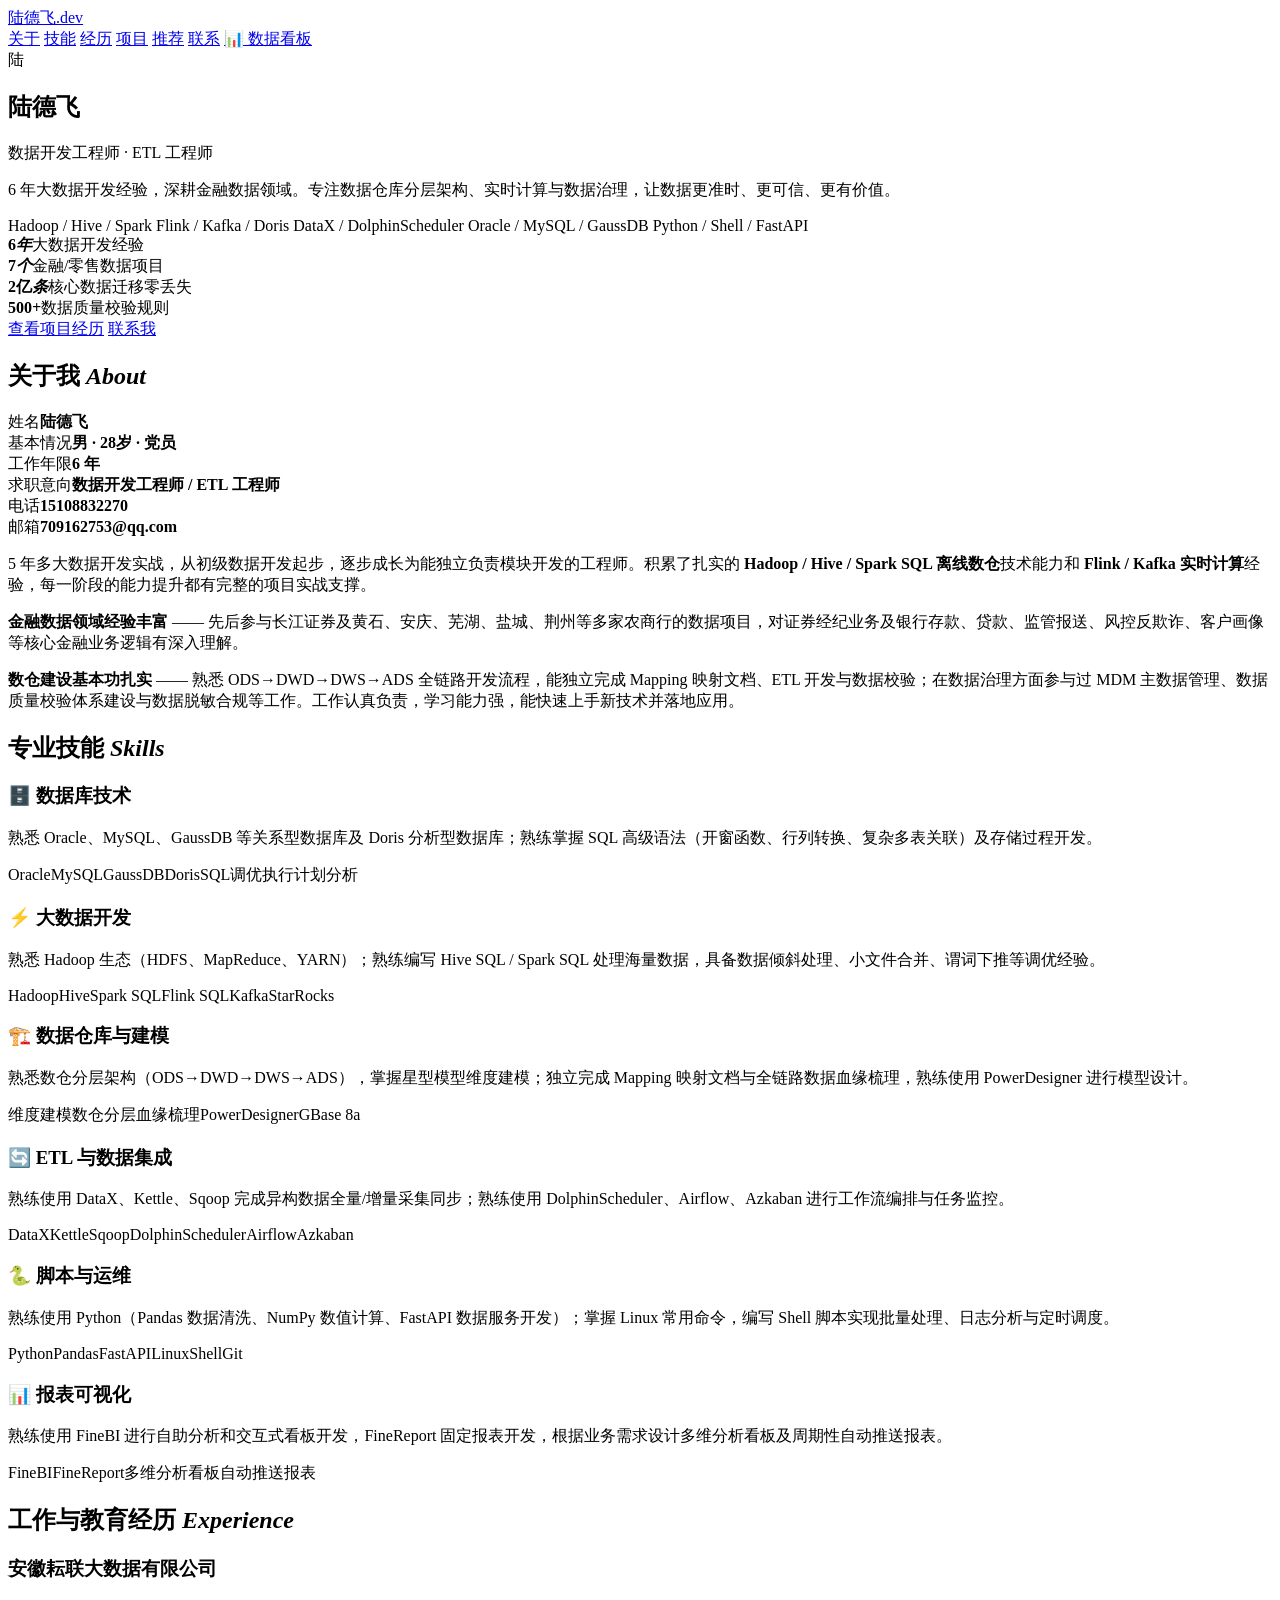
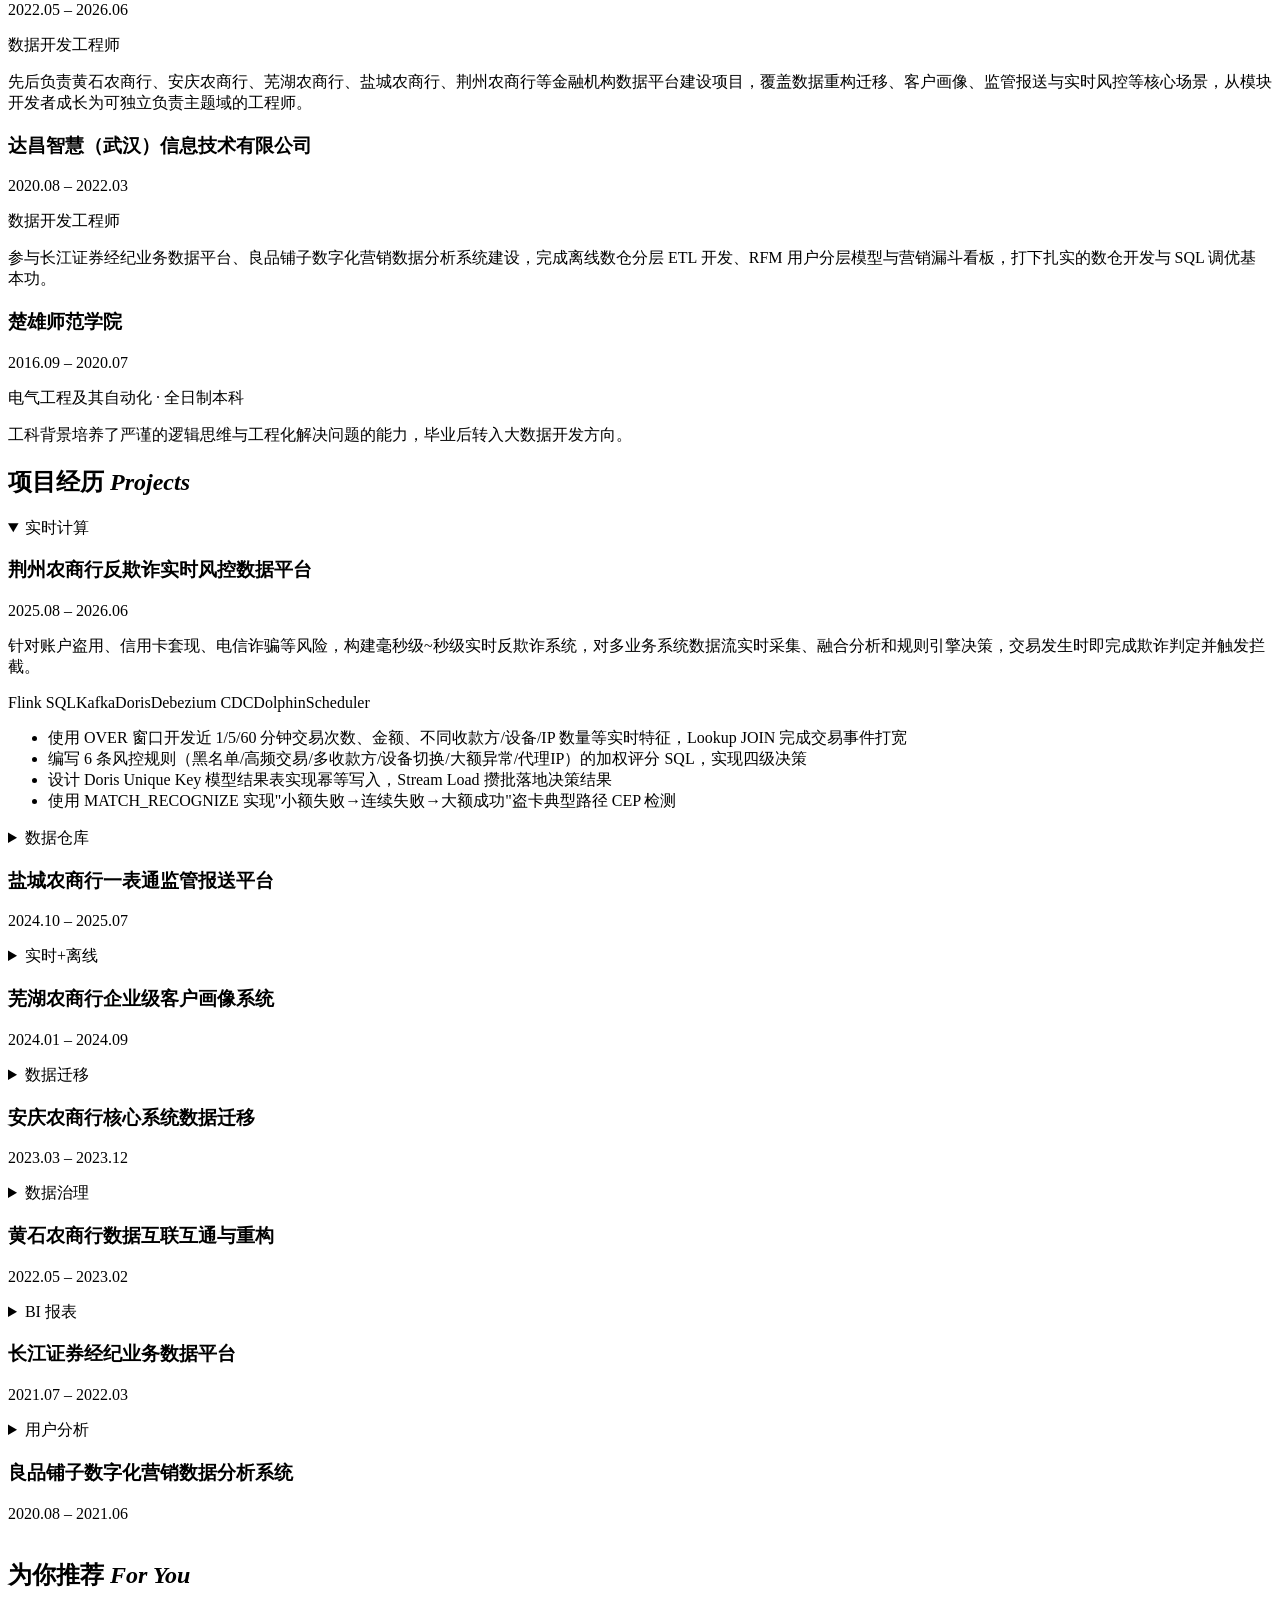
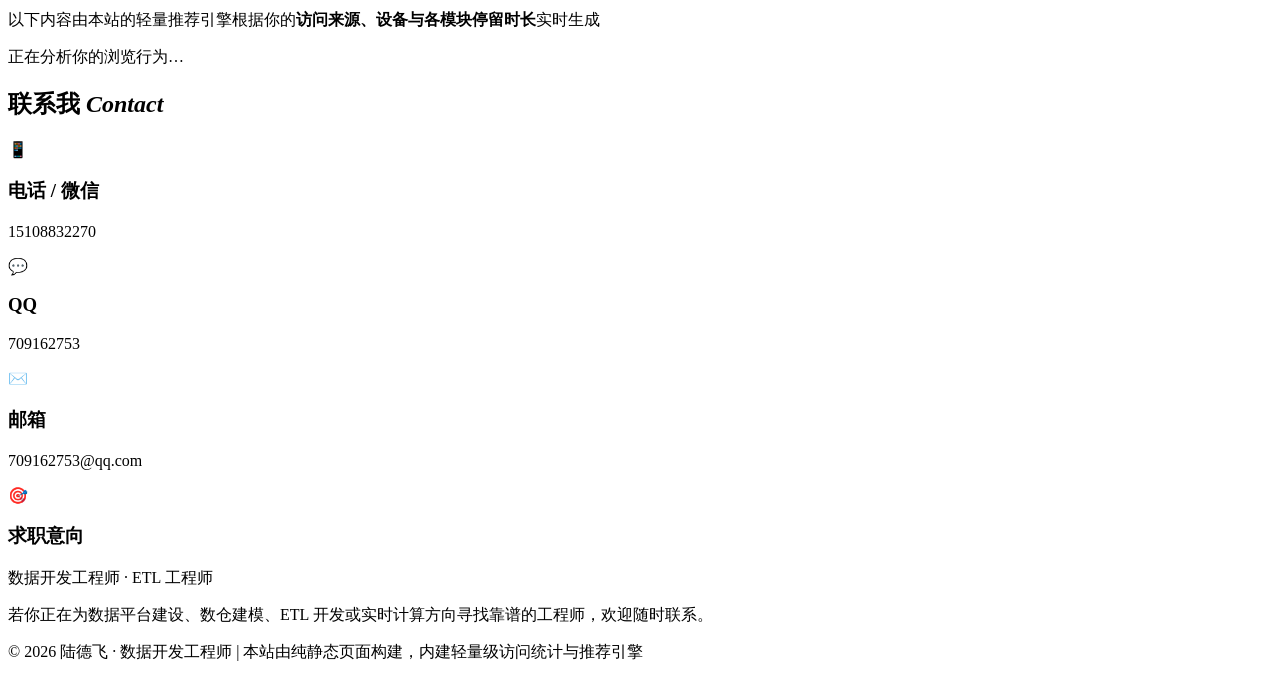
==== index.html @ 2be68d3d "Add files via upload" ====
<!DOCTYPE html>
<html lang="zh-CN">
<head>
<meta charset="UTF-8">
<meta name="viewport" content="width=device-width, initial-scale=1.0">
<title>陆德飞 · 数据开发工程师 | ETL 工程师</title>
<meta name="description" content="陆德飞的个人主页 — 6年大数据开发经验，专注金融领域数据仓库建设、实时计算与ETL开发">
<link rel="stylesheet" href="css/style.css">
</head>
<body>

<nav class="nav">
  <div class="nav-inner">
    <a class="logo" href="#hero">陆德飞<span>.dev</span></a>
    <div class="nav-links" id="navLinks">
      <a href="#about">关于</a>
      <a href="#skills">技能</a>
      <a href="#experience">经历</a>
      <a href="#projects">项目</a>
      <a href="#recommend">推荐</a>
      <a href="#contact">联系</a>
      <a class="dash-link" href="dashboard.html" target="_blank">📊 数据看板</a>
    </div>
  </div>
</nav>

<!-- ============ 首页 Hero ============ -->
<section id="hero" class="section hero" data-module="hero">
  <div class="hero-inner">
    <div class="avatar">陆</div>
    <h1>陆德飞</h1>
    <p class="hero-title">数据开发工程师 · ETL 工程师</p>
    <p class="hero-desc">6 年大数据开发经验，深耕金融数据领域。专注数据仓库分层架构、实时计算与数据治理，让数据更准时、更可信、更有价值。</p>
    <div class="hero-tags">
      <span>Hadoop / Hive / Spark</span>
      <span>Flink / Kafka / Doris</span>
      <span>DataX / DolphinScheduler</span>
      <span>Oracle / MySQL / GaussDB</span>
      <span>Python / Shell / FastAPI</span>
    </div>
    <div class="hero-stats">
      <div class="hstat"><b>6<i>年</i></b><span>大数据开发经验</span></div>
      <div class="hstat"><b>7<i>个</i></b><span>金融/零售数据项目</span></div>
      <div class="hstat"><b>2亿<i>条</i></b><span>核心数据迁移零丢失</span></div>
      <div class="hstat"><b>500<i>+</i></b><span>数据质量校验规则</span></div>
    </div>
    <div class="hero-cta">
      <a class="btn primary" href="#projects">查看项目经历</a>
      <a class="btn ghost" href="#contact">联系我</a>
    </div>
  </div>
</section>

<!-- ============ 关于 ============ -->
<section id="about" class="section" data-module="about">
  <div class="wrap">
    <h2 class="sec-title">关于我 <em>About</em></h2>
    <div class="about-grid">
      <div class="about-card">
        <div class="kv"><span>姓名</span><b>陆德飞</b></div>
        <div class="kv"><span>基本情况</span><b>男 · 28岁 · 党员</b></div>
        <div class="kv"><span>工作年限</span><b>6 年</b></div>
        <div class="kv"><span>求职意向</span><b>数据开发工程师 / ETL 工程师</b></div>
        <div class="kv"><span>电话</span><b>15108832270</b></div>
        <div class="kv"><span>邮箱</span><b>709162753@qq.com</b></div>
      </div>
      <div class="about-text">
        <p>5 年多大数据开发实战，从初级数据开发起步，逐步成长为能独立负责模块开发的工程师。积累了扎实的 <b>Hadoop / Hive / Spark SQL 离线数仓</b>技术能力和 <b>Flink / Kafka 实时计算</b>经验，每一阶段的能力提升都有完整的项目实战支撑。</p>
        <p><b>金融数据领域经验丰富</b> —— 先后参与长江证券及黄石、安庆、芜湖、盐城、荆州等多家农商行的数据项目，对证券经纪业务及银行存款、贷款、监管报送、风控反欺诈、客户画像等核心金融业务逻辑有深入理解。</p>
        <p><b>数仓建设基本功扎实</b> —— 熟悉 ODS→DWD→DWS→ADS 全链路开发流程，能独立完成 Mapping 映射文档、ETL 开发与数据校验；在数据治理方面参与过 MDM 主数据管理、数据质量校验体系建设与数据脱敏合规等工作。工作认真负责，学习能力强，能快速上手新技术并落地应用。</p>
      </div>
    </div>
  </div>
</section>

<!-- ============ 技能 ============ -->
<section id="skills" class="section alt" data-module="skills">
  <div class="wrap">
    <h2 class="sec-title">专业技能 <em>Skills</em></h2>
    <div class="skill-grid">
      <div class="skill-card">
        <h3>🗄️ 数据库技术</h3>
        <p>熟悉 Oracle、MySQL、GaussDB 等关系型数据库及 Doris 分析型数据库；熟练掌握 SQL 高级语法（开窗函数、行列转换、复杂多表关联）及存储过程开发。</p>
        <div class="tags"><span>Oracle</span><span>MySQL</span><span>GaussDB</span><span>Doris</span><span>SQL调优</span><span>执行计划分析</span></div>
      </div>
      <div class="skill-card">
        <h3>⚡ 大数据开发</h3>
        <p>熟悉 Hadoop 生态（HDFS、MapReduce、YARN）；熟练编写 Hive SQL / Spark SQL 处理海量数据，具备数据倾斜处理、小文件合并、谓词下推等调优经验。</p>
        <div class="tags"><span>Hadoop</span><span>Hive</span><span>Spark SQL</span><span>Flink SQL</span><span>Kafka</span><span>StarRocks</span></div>
      </div>
      <div class="skill-card">
        <h3>🏗️ 数据仓库与建模</h3>
        <p>熟悉数仓分层架构（ODS→DWD→DWS→ADS），掌握星型模型维度建模；独立完成 Mapping 映射文档与全链路数据血缘梳理，熟练使用 PowerDesigner 进行模型设计。</p>
        <div class="tags"><span>维度建模</span><span>数仓分层</span><span>血缘梳理</span><span>PowerDesigner</span><span>GBase 8a</span></div>
      </div>
      <div class="skill-card">
        <h3>🔄 ETL 与数据集成</h3>
        <p>熟练使用 DataX、Kettle、Sqoop 完成异构数据全量/增量采集同步；熟练使用 DolphinScheduler、Airflow、Azkaban 进行工作流编排与任务监控。</p>
        <div class="tags"><span>DataX</span><span>Kettle</span><span>Sqoop</span><span>DolphinScheduler</span><span>Airflow</span><span>Azkaban</span></div>
      </div>
      <div class="skill-card">
        <h3>🐍 脚本与运维</h3>
        <p>熟练使用 Python（Pandas 数据清洗、NumPy 数值计算、FastAPI 数据服务开发）；掌握 Linux 常用命令，编写 Shell 脚本实现批量处理、日志分析与定时调度。</p>
        <div class="tags"><span>Python</span><span>Pandas</span><span>FastAPI</span><span>Linux</span><span>Shell</span><span>Git</span></div>
      </div>
      <div class="skill-card">
        <h3>📊 报表可视化</h3>
        <p>熟练使用 FineBI 进行自助分析和交互式看板开发，FineReport 固定报表开发，根据业务需求设计多维分析看板及周期性自动推送报表。</p>
        <div class="tags"><span>FineBI</span><span>FineReport</span><span>多维分析看板</span><span>自动推送报表</span></div>
      </div>
    </div>
  </div>
</section>

<!-- ============ 工作经历 ============ -->
<section id="experience" class="section" data-module="experience">
  <div class="wrap">
    <h2 class="sec-title">工作与教育经历 <em>Experience</em></h2>
    <div class="timeline">
      <div class="tl-item">
        <div class="tl-dot"></div>
        <div class="tl-body">
          <div class="tl-head"><h3>安徽耘联大数据有限公司</h3><span class="tl-date">2022.05 – 2026.06</span></div>
          <p class="tl-role">数据开发工程师</p>
          <p>先后负责黄石农商行、安庆农商行、芜湖农商行、盐城农商行、荆州农商行等金融机构数据平台建设项目，覆盖数据重构迁移、客户画像、监管报送与实时风控等核心场景，从模块开发者成长为可独立负责主题域的工程师。</p>
        </div>
      </div>
      <div class="tl-item">
        <div class="tl-dot"></div>
        <div class="tl-body">
          <div class="tl-head"><h3>达昌智慧（武汉）信息技术有限公司</h3><span class="tl-date">2020.08 – 2022.03</span></div>
          <p class="tl-role">数据开发工程师</p>
          <p>参与长江证券经纪业务数据平台、良品铺子数字化营销数据分析系统建设，完成离线数仓分层 ETL 开发、RFM 用户分层模型与营销漏斗看板，打下扎实的数仓开发与 SQL 调优基本功。</p>
        </div>
      </div>
      <div class="tl-item">
        <div class="tl-dot"></div>
        <div class="tl-body">
          <div class="tl-head"><h3>楚雄师范学院</h3><span class="tl-date">2016.09 – 2020.07</span></div>
          <p class="tl-role">电气工程及其自动化 · 全日制本科</p>
          <p>工科背景培养了严谨的逻辑思维与工程化解决问题的能力，毕业后转入大数据开发方向。</p>
        </div>
      </div>
    </div>
  </div>
</section>

<!-- ============ 项目经历 ============ -->
<section id="projects" class="section alt" data-module="projects">
  <div class="wrap">
    <h2 class="sec-title">项目经历 <em>Projects</em></h2>
    <div class="proj-grid">

      <details class="proj-card" open>
        <summary>
          <span class="proj-tag realtime">实时计算</span>
          <h3>荆州农商行反欺诈实时风控数据平台</h3>
          <p class="proj-date">2025.08 – 2026.06</p>
        </summary>
        <div class="proj-body">
          <p class="proj-desc">针对账户盗用、信用卡套现、电信诈骗等风险，构建毫秒级~秒级实时反欺诈系统，对多业务系统数据流实时采集、融合分析和规则引擎决策，交易发生时即完成欺诈判定并触发拦截。</p>
          <div class="tags"><span>Flink SQL</span><span>Kafka</span><span>Doris</span><span>Debezium CDC</span><span>DolphinScheduler</span></div>
          <ul>
            <li>使用 OVER 窗口开发近 1/5/60 分钟交易次数、金额、不同收款方/设备/IP 数量等实时特征，Lookup JOIN 完成交易事件打宽</li>
            <li>编写 6 条风控规则（黑名单/高频交易/多收款方/设备切换/大额异常/代理IP）的加权评分 SQL，实现四级决策</li>
            <li>设计 Doris Unique Key 模型结果表实现幂等写入，Stream Load 攒批落地决策结果</li>
            <li>使用 MATCH_RECOGNIZE 实现"小额失败→连续失败→大额成功"盗卡典型路径 CEP 检测</li>
          </ul>
        </div>
      </details>

      <details class="proj-card">
        <summary>
          <span class="proj-tag dw">数据仓库</span>
          <h3>盐城农商行一表通监管报送平台</h3>
          <p class="proj-date">2024.10 – 2025.07</p>
        </summary>
        <div class="proj-body">
          <p class="proj-desc">整合 1104、EAST、客户风险 3 套监管体系，覆盖 10 大主题域、90 张数据表、2224 个标准字段，建设报送区+可信区双区架构，实现 T+1 高频报送与穿透式监管。</p>
          <div class="tags"><span>Hive</span><span>DataX</span><span>DolphinScheduler</span><span>数据校验</span><span>血缘</span></div>
          <ul>
            <li>负责协议主题域数据建模，编写 Mapping 映射文档（20+ 张表、300+ 字段），明确取数来源与转换逻辑</li>
            <li>完成 ODS→DWD→ADS 分层 ETL 开发，海豚调度每日 T+1 自动化执行</li>
            <li>开发规范性/完整性/准确性校验规则 500+ 条，主题域数据合格率从 74% 提升至 <b>99%</b></li>
            <li>编写四级穿透数据血缘文档，问题排查时间从 1 天缩短至 3 小时</li>
          </ul>
        </div>
      </details>

      <details class="proj-card">
        <summary>
          <span class="proj-tag realtime">实时+离线</span>
          <h3>芜湖农商行企业级客户画像系统</h3>
          <p class="proj-date">2024.01 – 2024.09</p>
        </summary>
        <div class="proj-body">
          <p class="proj-desc">打通 10+ 数据源构建统一 360° 客户视图：离线层（Hive）批量计算 T+1 统计标签，实时层（Kafka+Flink+Doris）计算秒级行为特征，标签写入 StarRocks 通过 FastAPI 接口供营销系统调用。</p>
          <div class="tags"><span>Flink</span><span>Kafka</span><span>StarRocks</span><span>PySpark</span><span>FastAPI</span><span>FineBI</span></div>
          <ul>
            <li>设计 10 大主题、52 个二级维度、500+ 标签体系，零售客户 100% 覆盖</li>
            <li>开发 30+ 张标签结果表 ETL，按日/周/月维度批量计算消费分层、活跃度等统计标签</li>
            <li>参与"大额转账完成"实时标签开发，标签时效从 T+1 提升至秒级</li>
            <li>平台上线后标签应用率达 92%，业务自助圈选用数时间从 2 周缩短至 1 小时</li>
          </ul>
        </div>
      </details>

      <details class="proj-card">
        <summary>
          <span class="proj-tag migration">数据迁移</span>
          <h3>安庆农商行核心系统数据迁移</h3>
          <p class="proj-date">2023.03 – 2023.12</p>
        </summary>
        <div class="proj-body">
          <p class="proj-desc">信创国产化改造：核心系统从 Oracle 迁移至 GaussDB 分布式数据库，涉及 6 个子系统、80+ 张核心表、全量数据约 2 亿条，要求零丢失、停机窗口不超过 4 小时。</p>
          <div class="tags"><span>Oracle</span><span>GaussDB</span><span>UGO / DRS</span><span>Shell</span><span>自动化校验</span></div>
          <ul>
            <li>独立完成存款、贷款两个子系统（30+ 张表）全量迁移、增量同步与数据校验，<b>2 亿条数据迁移零丢失</b></li>
            <li>编写自动化校验脚本，四维度（行数/主键/金额汇总/字段MD5）对比，数据一致率 99.99%</li>
            <li>整理 Oracle→GaussDB 兼容性问题处理文档，供团队后续项目复用</li>
          </ul>
        </div>
      </details>

      <details class="proj-card">
        <summary>
          <span class="proj-tag gov">数据治理</span>
          <h3>黄石农商行数据互联互通与重构</h3>
          <p class="proj-date">2022.05 – 2023.02</p>
        </summary>
        <div class="proj-body">
          <p class="proj-desc">全行级数据重构：MDM 主数据管理建立统一客户视图，数据清洗标准化提升数据质量，湖仓一体架构（HDFS 数据湖 + GBase 8a MPP 数仓）升级处理性能。</p>
          <div class="tags"><span>HDFS</span><span>Hive</span><span>GBase 8a</span><span>Kettle</span><span>MDM</span></div>
          <ul>
            <li>参与数据资产盘点，梳理 10+ 业务系统表结构，发现 327 个重复字段、18 类格式混乱问题</li>
            <li>独立负责客户主题域清洗：Kettle 处理 20+ 张源表约 2000 万条客户记录</li>
            <li>参与统一客户 UUID 建设，多系统客户去重率 15%，数据准确率从 72% 提升至 <b>98%</b></li>
            <li>参与敏感字段动态脱敏与操作审计日志建设，满足《个人信息保护法》合规要求</li>
          </ul>
        </div>
      </details>

      <details class="proj-card">
        <summary>
          <span class="proj-tag bi">BI 报表</span>
          <h3>长江证券经纪业务数据平台</h3>
          <p class="proj-date">2021.07 – 2022.03</p>
        </summary>
        <div class="proj-body">
          <p class="proj-desc">整合柜台交易、客户管理、理财产品等多源数据，构建客户资产、交易行为、理财销售等主题集市，FineReport 标准化经营日报替代人工统计。</p>
          <div class="tags"><span>Oracle</span><span>Hive</span><span>DataX</span><span>Azkaban</span><span>FineReport</span></div>
          <ul>
            <li>独立完成 12 张汇总表和 5 张宽表的分层 ETL 开发</li>
            <li>开发营业部经营日报与客户分析看板，Azkaban 定时调度每日自动推送</li>
            <li>编写 Shell 脚本实现数据归档、日志清理等运维自动化</li>
          </ul>
        </div>
      </details>

      <details class="proj-card">
        <summary>
          <span class="proj-tag bi">用户分析</span>
          <h3>良品铺子数字化营销数据分析系统</h3>
          <p class="proj-date">2020.08 – 2021.06</p>
        </summary>
        <div class="proj-body">
          <p class="proj-desc">打通订单、用户行为、广告投放、商品、会员、物流 6 个数据源，构建 Hive 离线数仓，通过 RFM 用户分层模型实现客户价值分析，全链路营销漏斗追踪投放效果。</p>
          <div class="tags"><span>Hive</span><span>DataX</span><span>MySQL</span><span>FineBI</span><span>RFM 模型</span></div>
          <ul>
            <li>完成 15 张 Hive 表三层 ETL 开发与 30+ 个 DataX 采集任务，Azkaban 每日自动化执行</li>
            <li>实现 RFM 用户分层模型，用户划分为 8 个群体，复购率提升 18%</li>
            <li>SQL 优化（分区裁剪、MapJoin、EXISTS 替代 IN 等），核心作业执行时间从 4h 降至 1.5h（降低 62.5%）</li>
          </ul>
        </div>
      </details>

    </div>
  </div>
</section>

<!-- ============ 推荐 ============ -->
<section id="recommend" class="section" data-module="recommend">
  <div class="wrap">
    <h2 class="sec-title">为你推荐 <em>For You</em></h2>
    <p class="sec-sub">以下内容由本站的轻量推荐引擎根据你的<b>访问来源、设备与各模块停留时长</b>实时生成</p>
    <div class="rec-grid" id="recGrid">
      <div class="rec-card rec-loading">正在分析你的浏览行为…</div>
    </div>
    <div class="rec-note" id="recNote"></div>
  </div>
</section>

<!-- ============ 联系 ============ -->
<section id="contact" class="section alt" data-module="contact">
  <div class="wrap">
    <h2 class="sec-title">联系我 <em>Contact</em></h2>
    <div class="contact-grid">
      <div class="contact-card"><div class="c-icon">📱</div><h3>电话 / 微信</h3><p>15108832270</p></div>
      <div class="contact-card"><div class="c-icon">💬</div><h3>QQ</h3><p>709162753</p></div>
      <div class="contact-card"><div class="c-icon">✉️</div><h3>邮箱</h3><p>709162753@qq.com</p></div>
      <div class="contact-card"><div class="c-icon">🎯</div><h3>求职意向</h3><p>数据开发工程师 · ETL 工程师</p></div>
    </div>
    <p class="contact-tip">若你正在为数据平台建设、数仓建模、ETL 开发或实时计算方向寻找靠谱的工程师，欢迎随时联系。</p>
  </div>
</section>

<footer class="footer">
  <p>© 2026 陆德飞 · 数据开发工程师 | 本站由纯静态页面构建，内建轻量级访问统计与推荐引擎</p>
</footer>

<script src="js/tracker.js"></script>
<script src="js/recommend.js"></script>
</body>
</html>
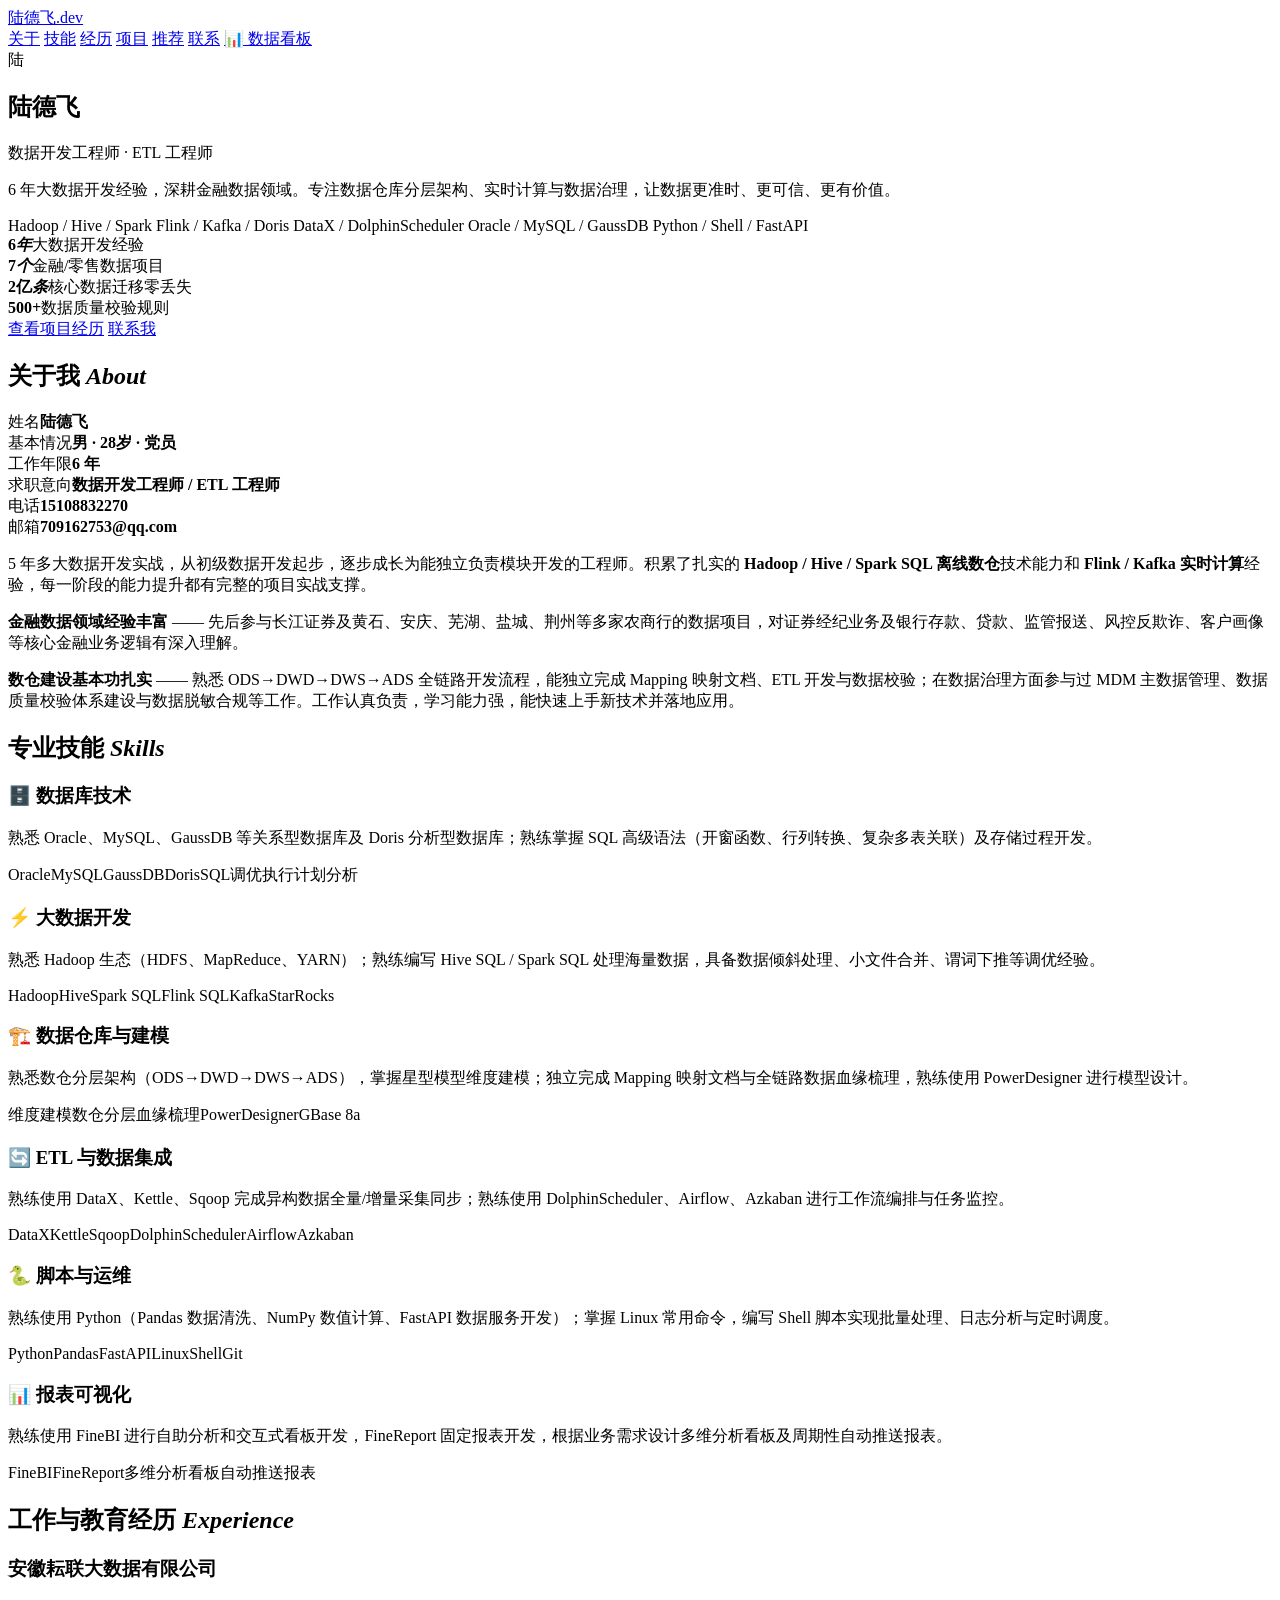
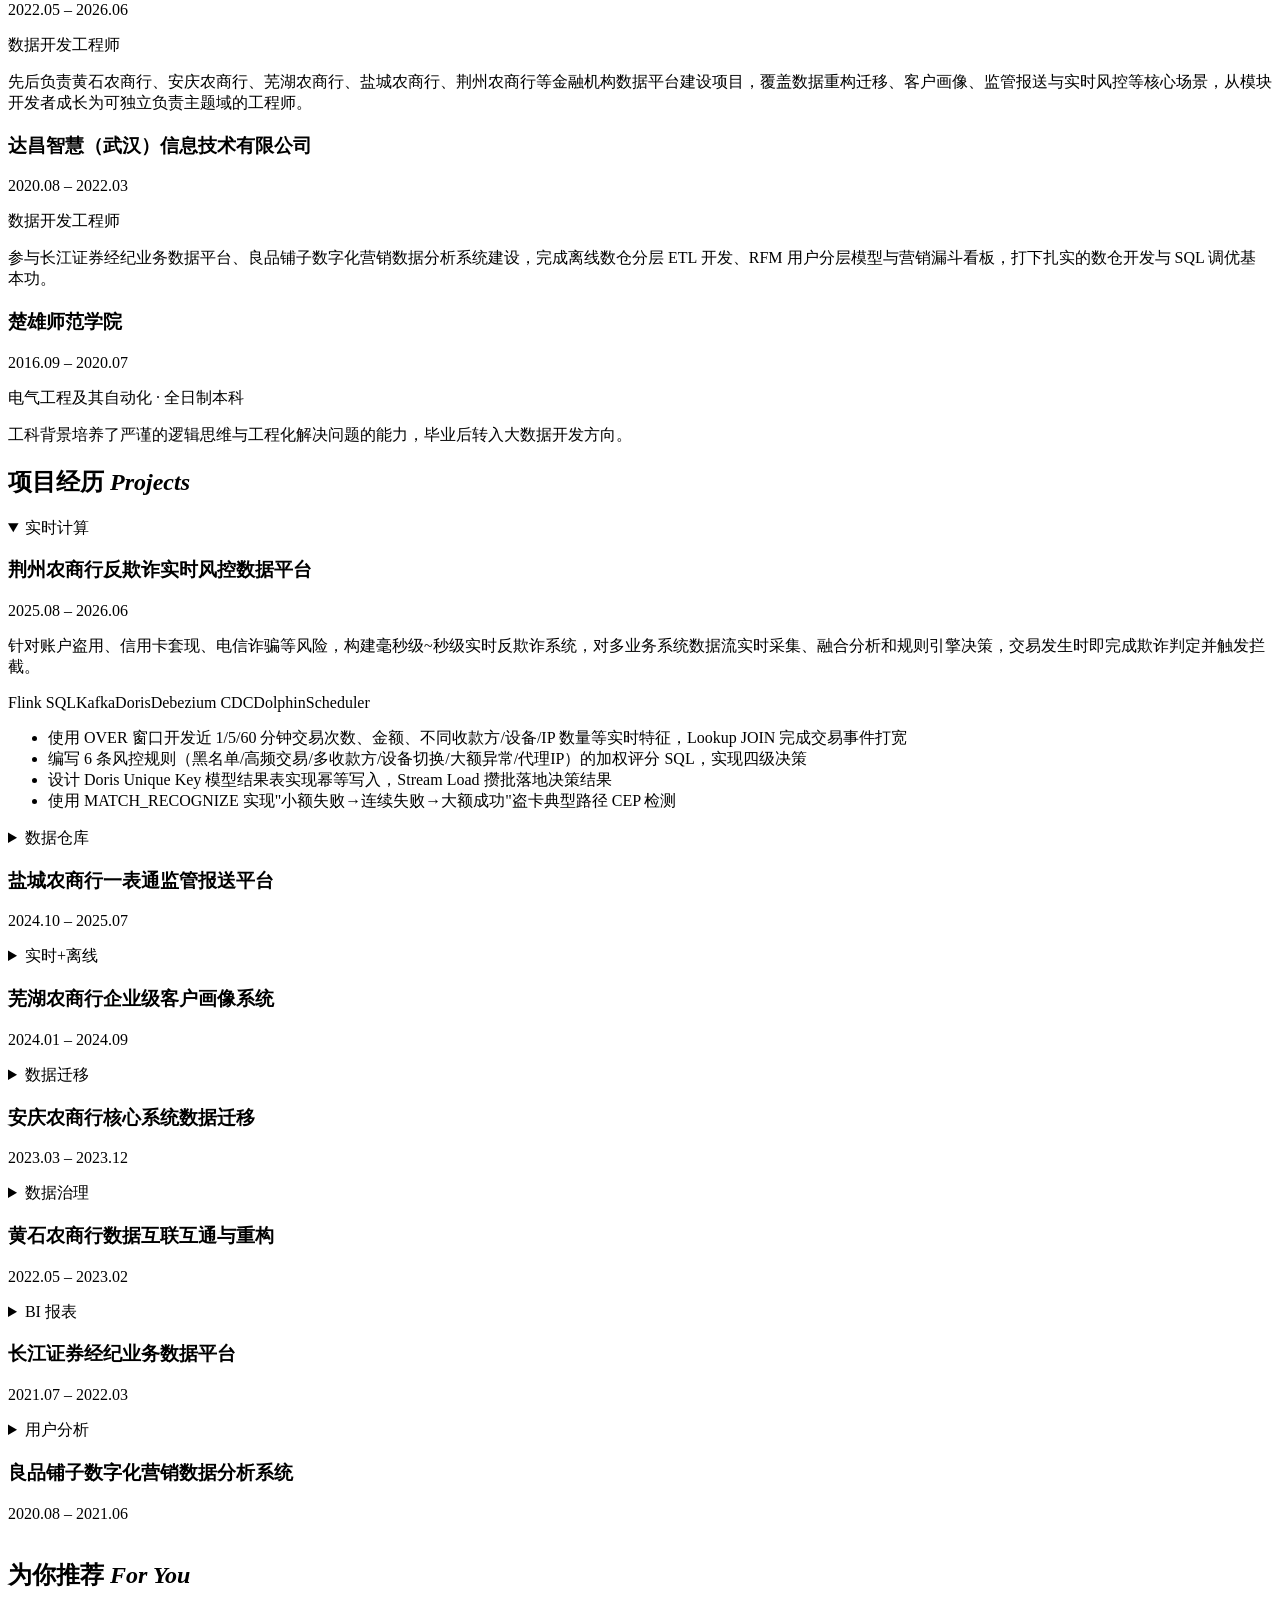
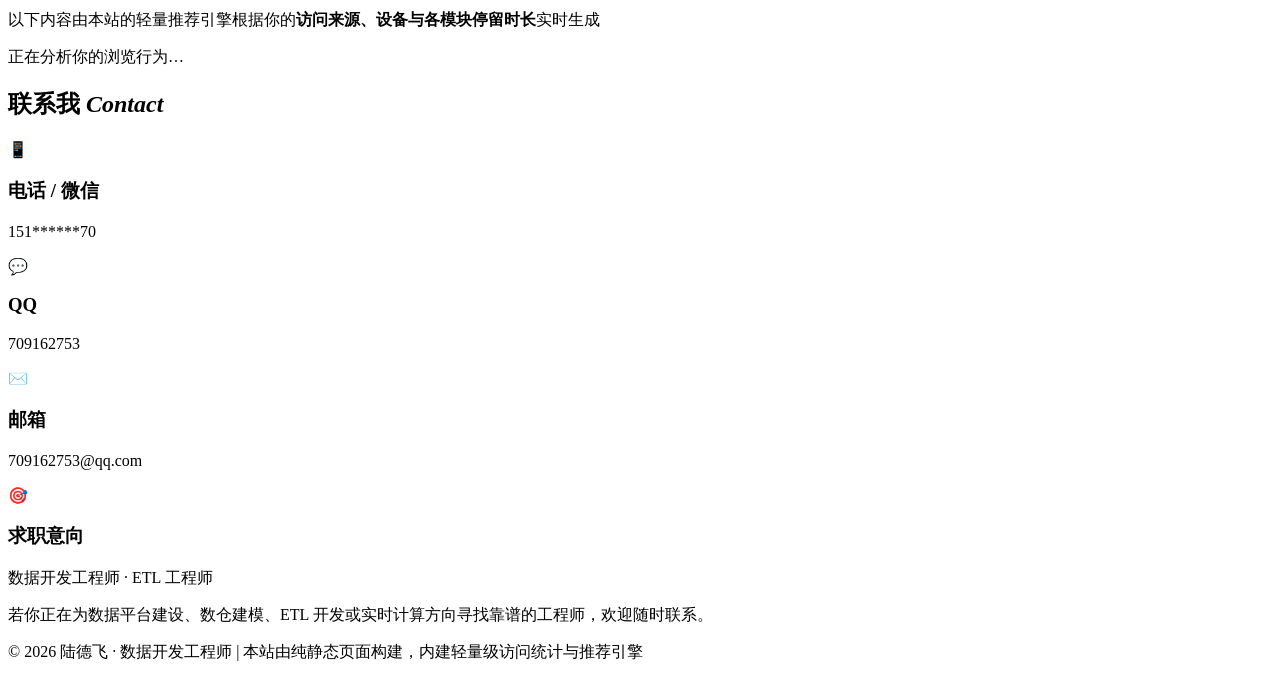
==== commit de91aec0: "Mask part of phone number in contact section Obscured part of the phone number for privacy." ====
--- a/index.html
+++ b/index.html
@@ -295,7 +295,7 @@
   <div class="wrap">
     <h2 class="sec-title">联系我 <em>Contact</em></h2>
     <div class="contact-grid">
-      <div class="contact-card"><div class="c-icon">📱</div><h3>电话 / 微信</h3><p>15108832270</p></div>
+      <div class="contact-card"><div class="c-icon">📱</div><h3>电话 / 微信</h3><p>151******70</p></div>
       <div class="contact-card"><div class="c-icon">💬</div><h3>QQ</h3><p>709162753</p></div>
       <div class="contact-card"><div class="c-icon">✉️</div><h3>邮箱</h3><p>709162753@qq.com</p></div>
       <div class="contact-card"><div class="c-icon">🎯</div><h3>求职意向</h3><p>数据开发工程师 · ETL 工程师</p></div>
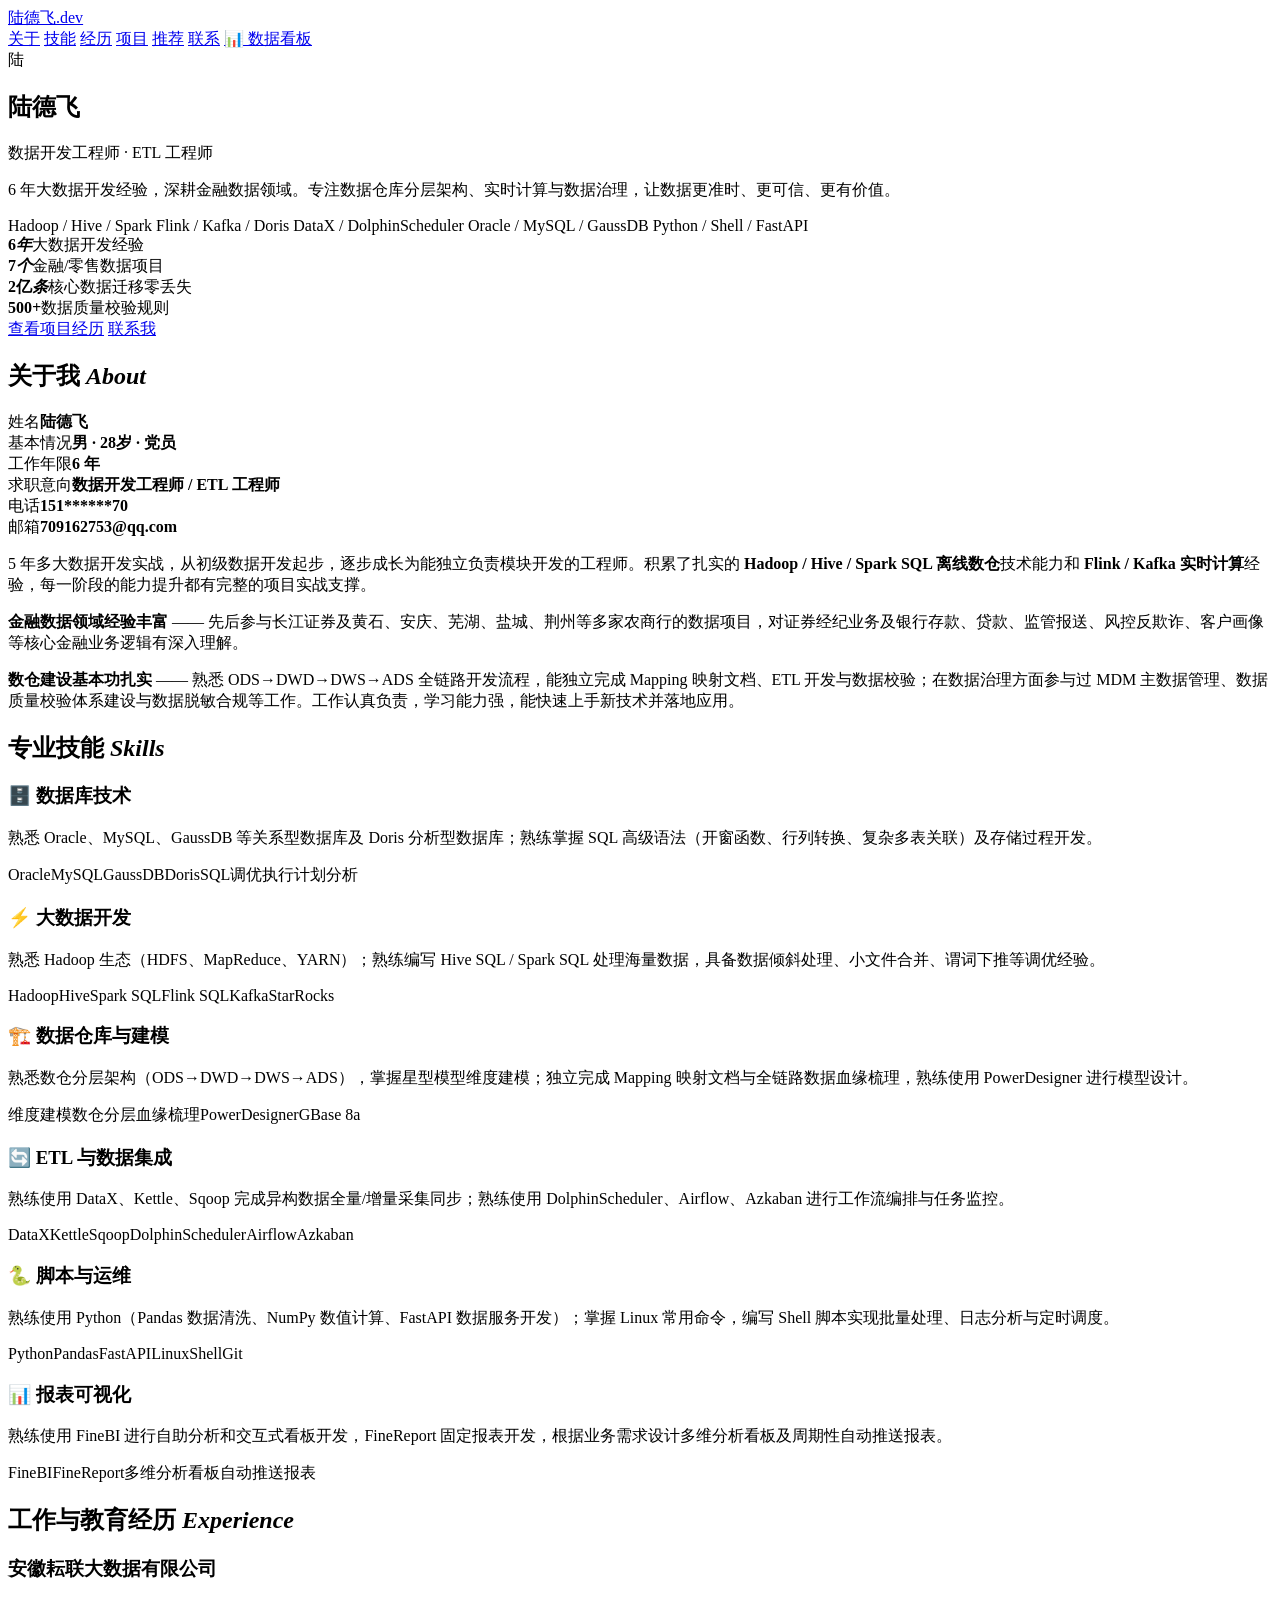
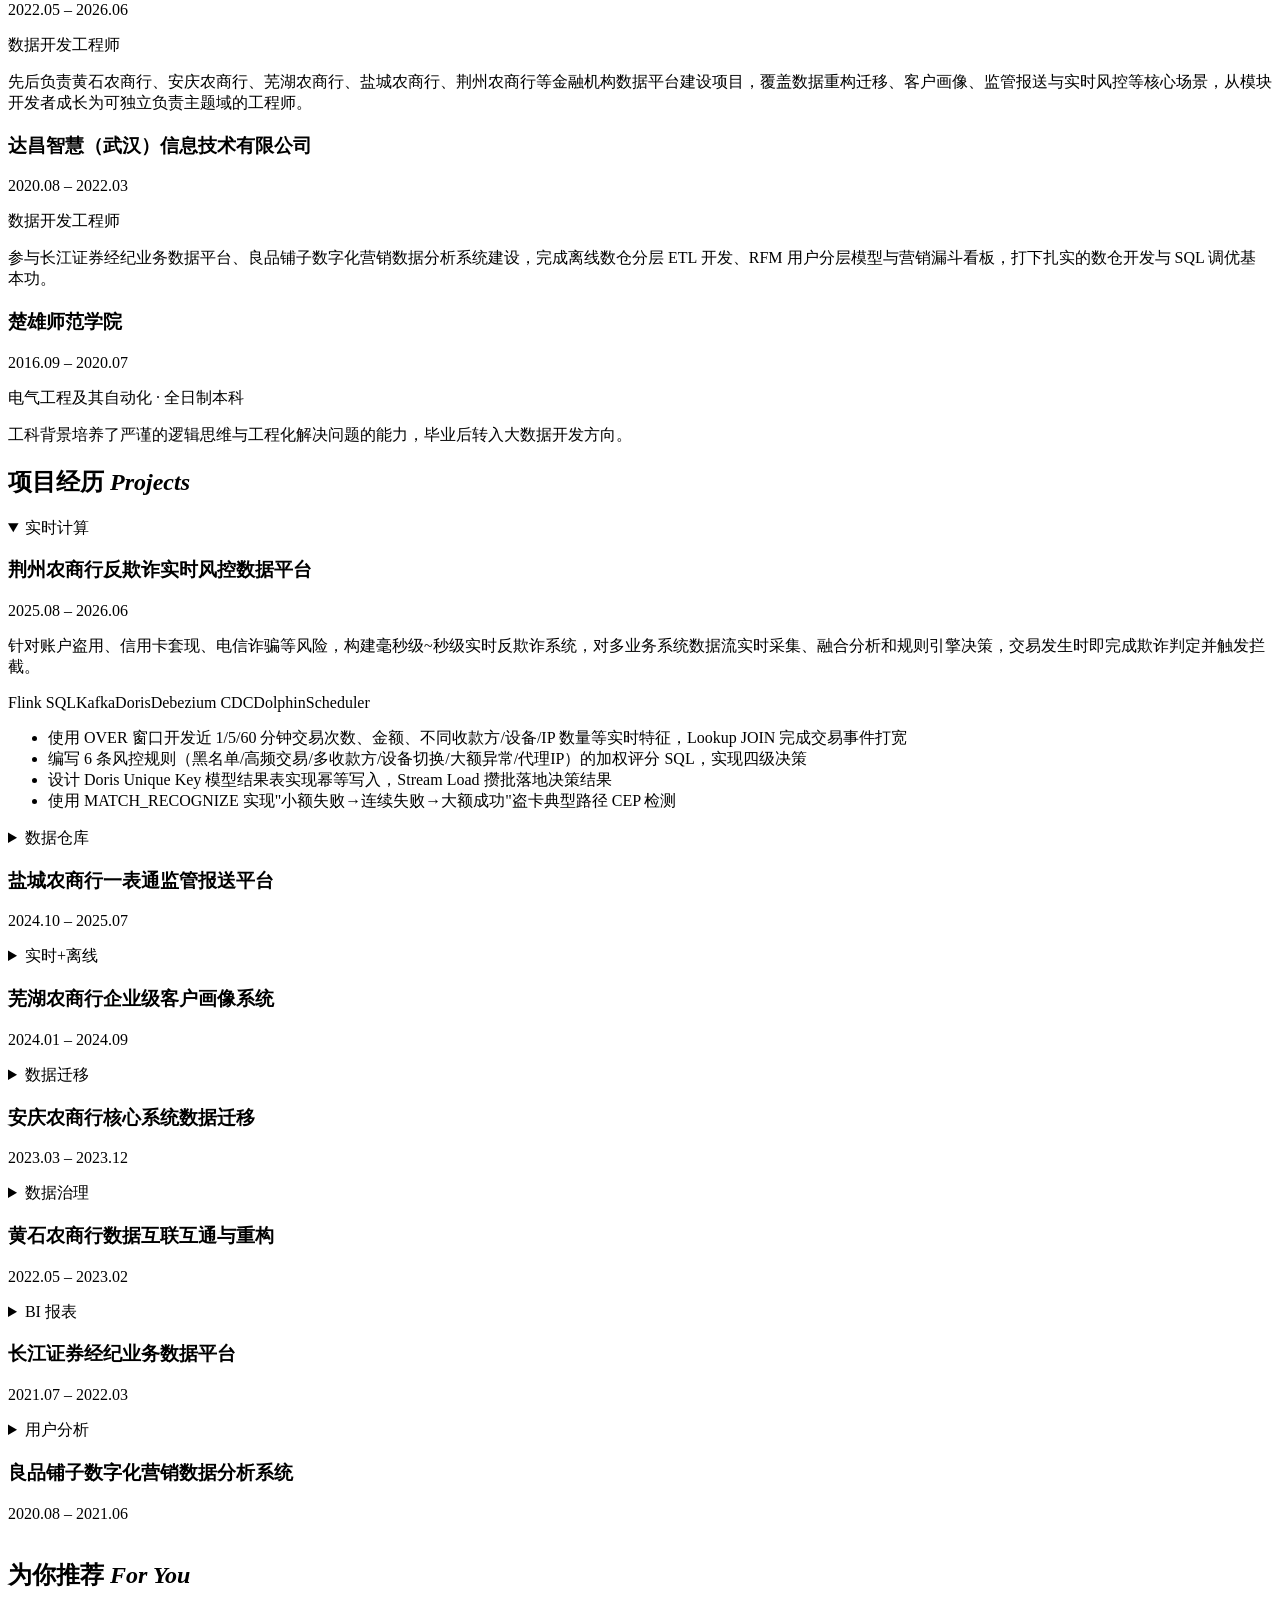
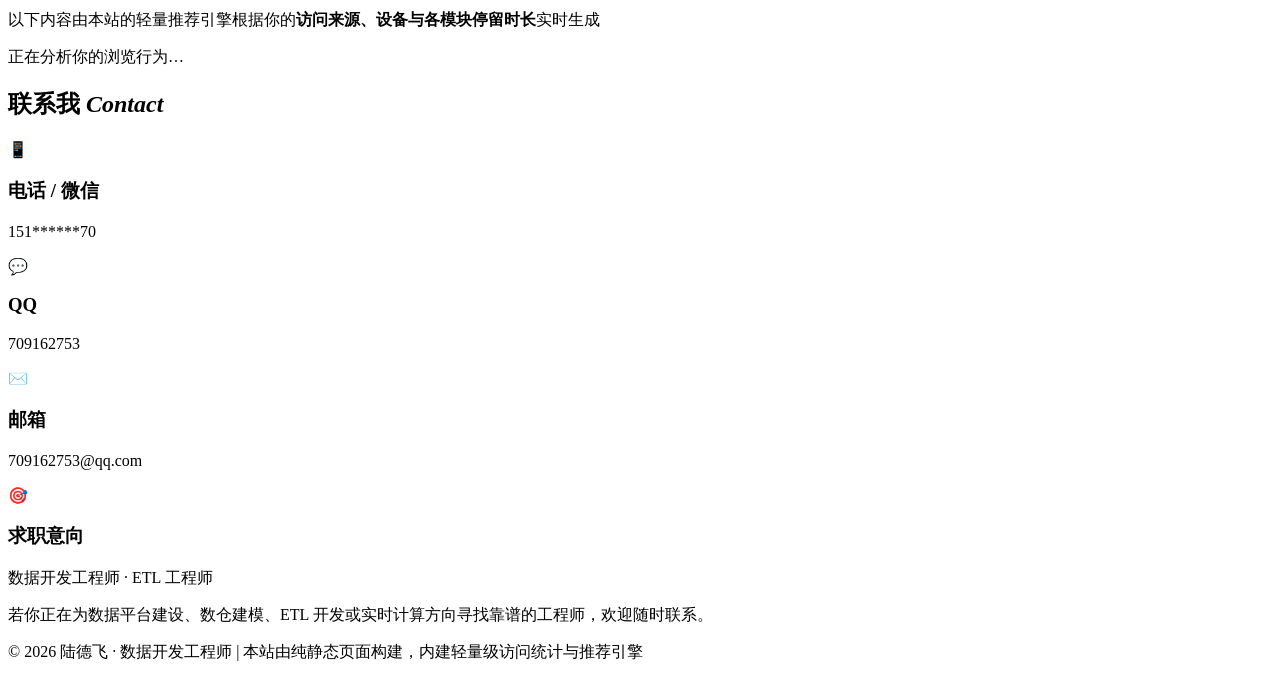
==== commit d6fa2cb0: "Update index.html" ====
--- a/index.html
+++ b/index.html
@@ -61,7 +61,7 @@
         <div class="kv"><span>基本情况</span><b>男 · 28岁 · 党员</b></div>
         <div class="kv"><span>工作年限</span><b>6 年</b></div>
         <div class="kv"><span>求职意向</span><b>数据开发工程师 / ETL 工程师</b></div>
-        <div class="kv"><span>电话</span><b>15108832270</b></div>
+        <div class="kv"><span>电话</span><b>151******70</b></div>
         <div class="kv"><span>邮箱</span><b>709162753@qq.com</b></div>
       </div>
       <div class="about-text">
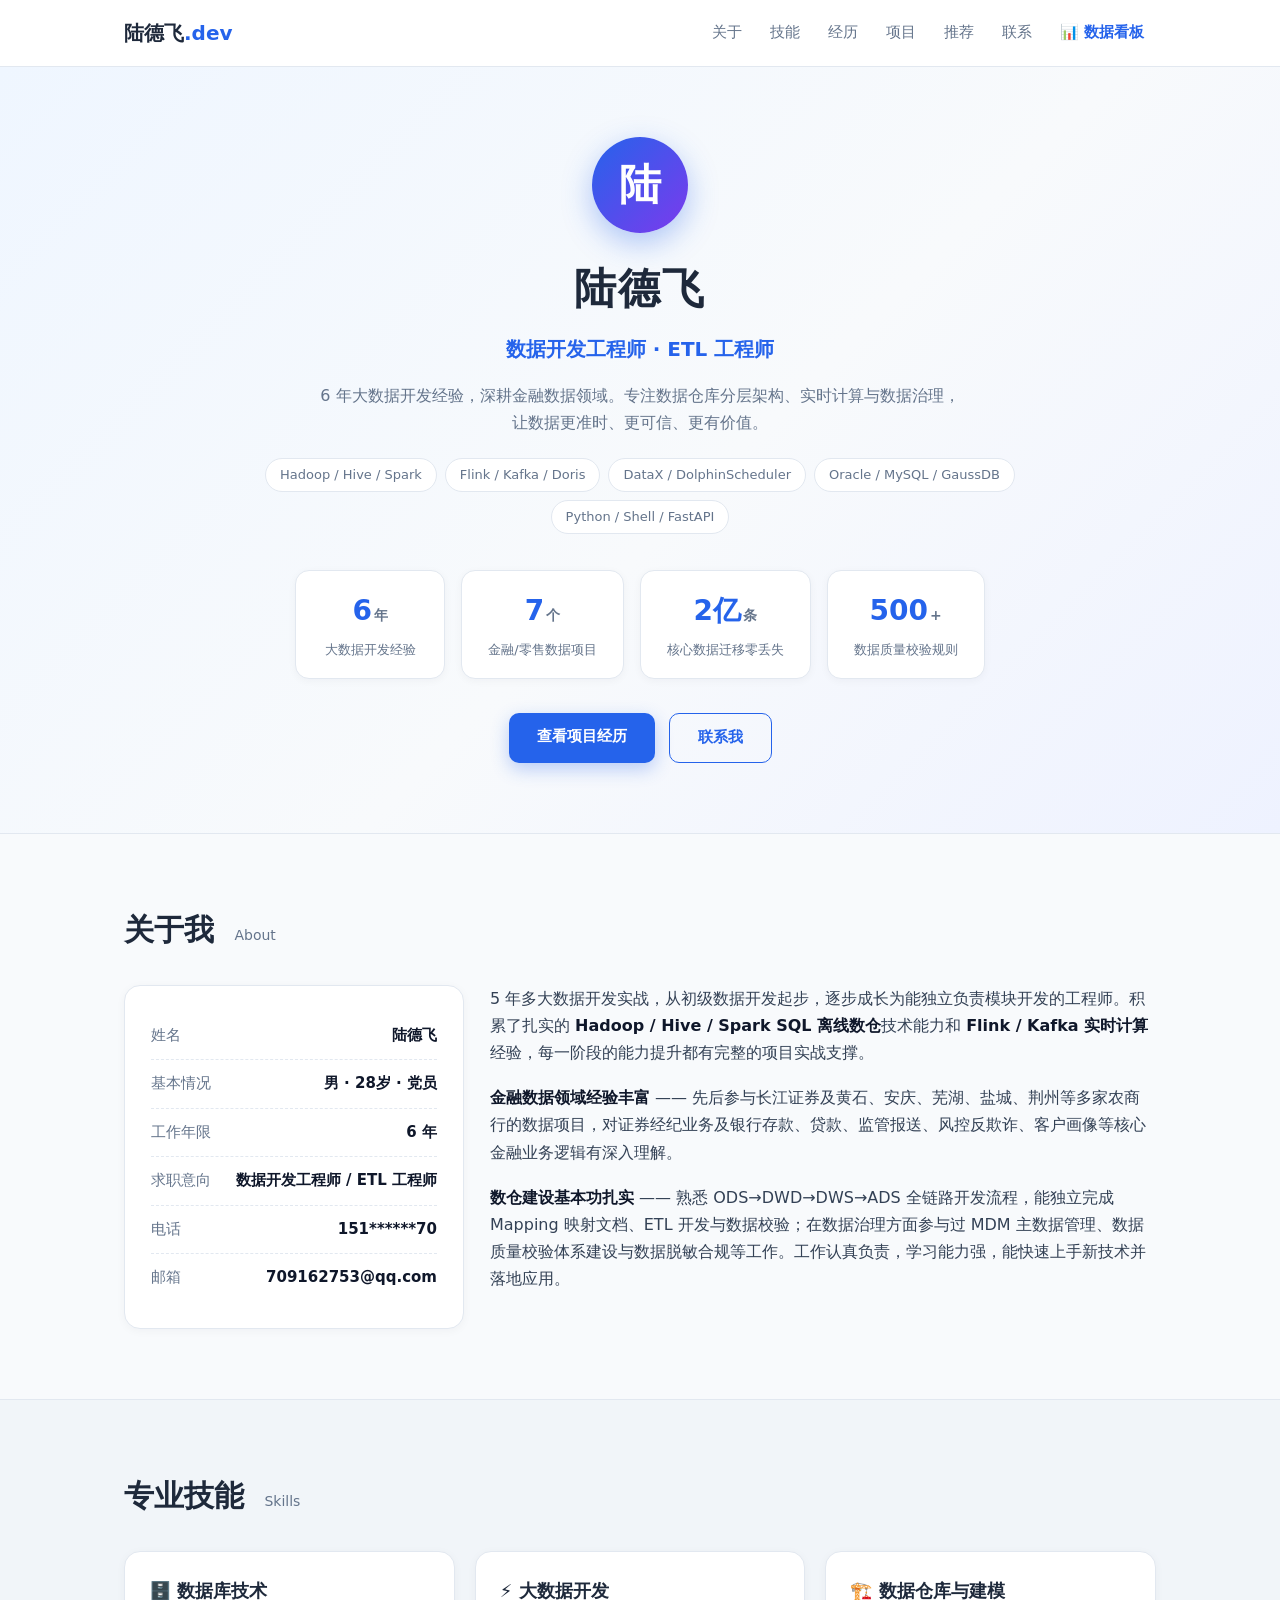
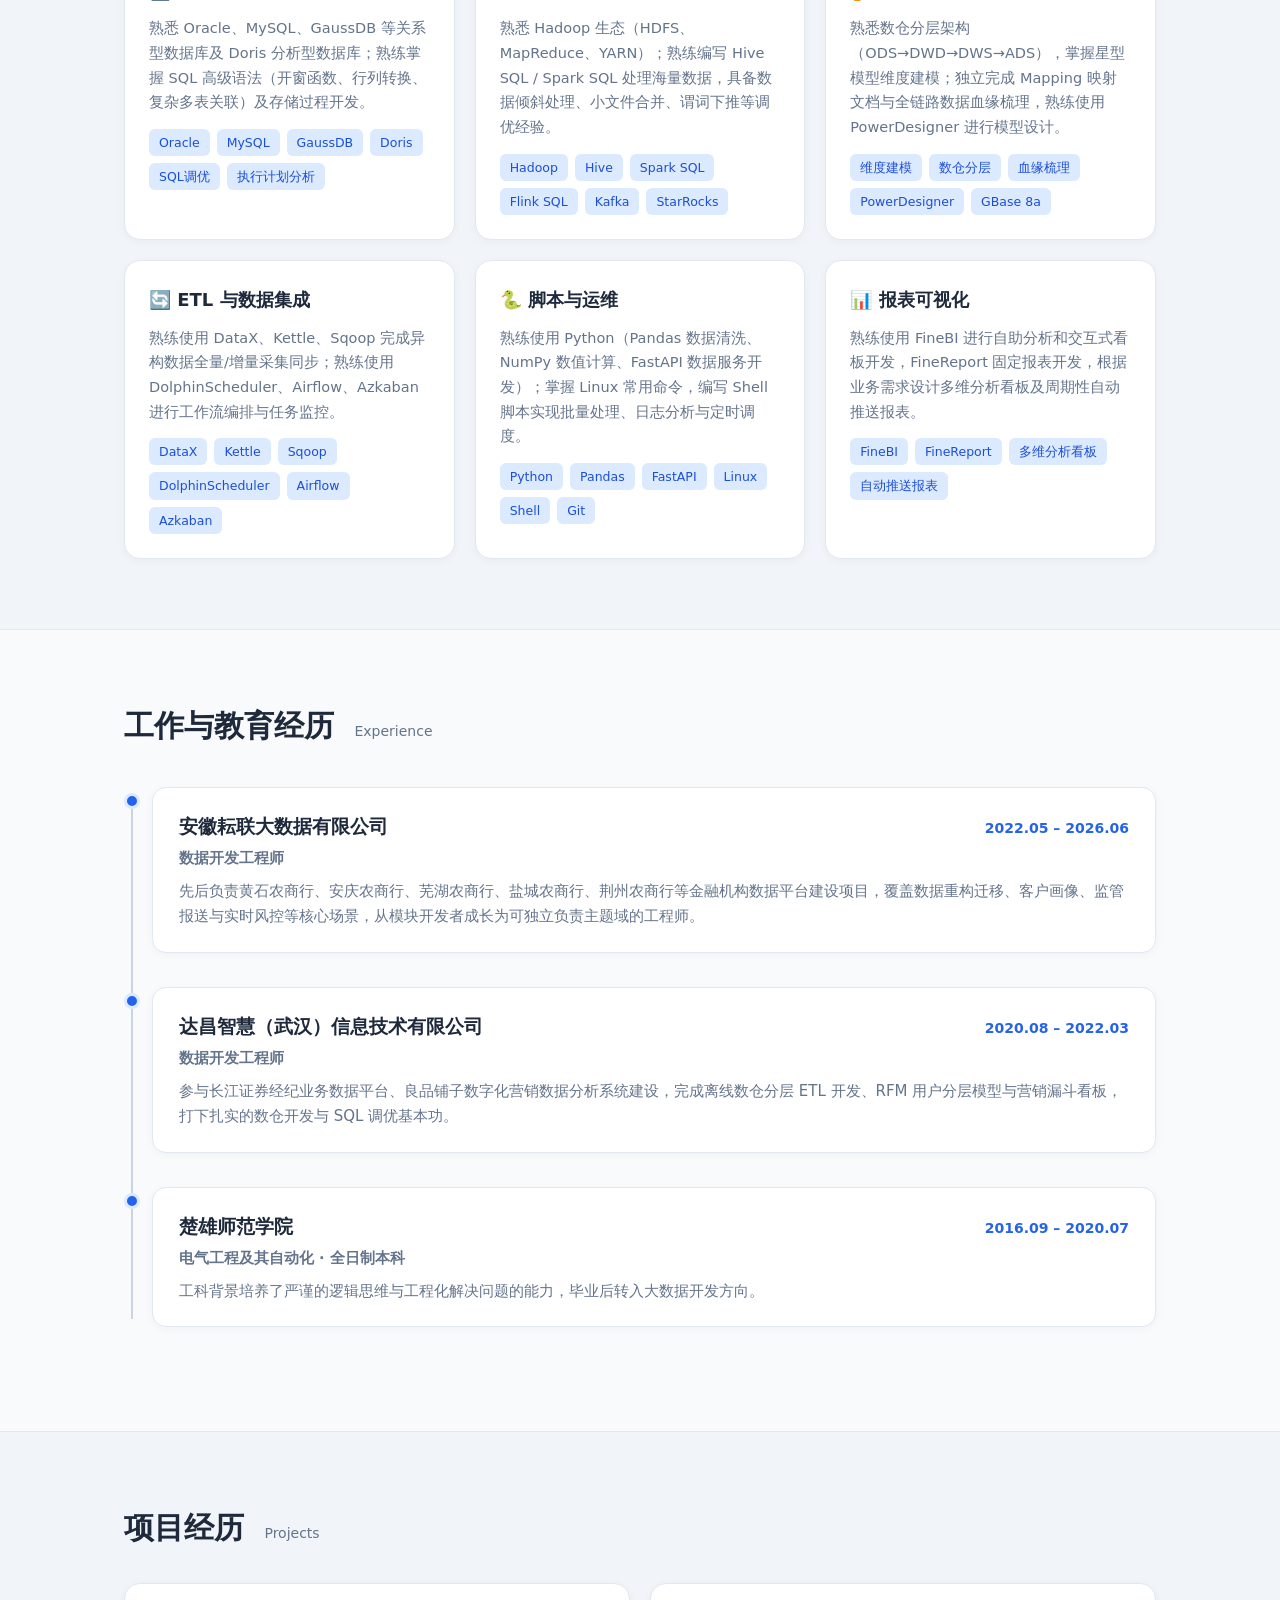
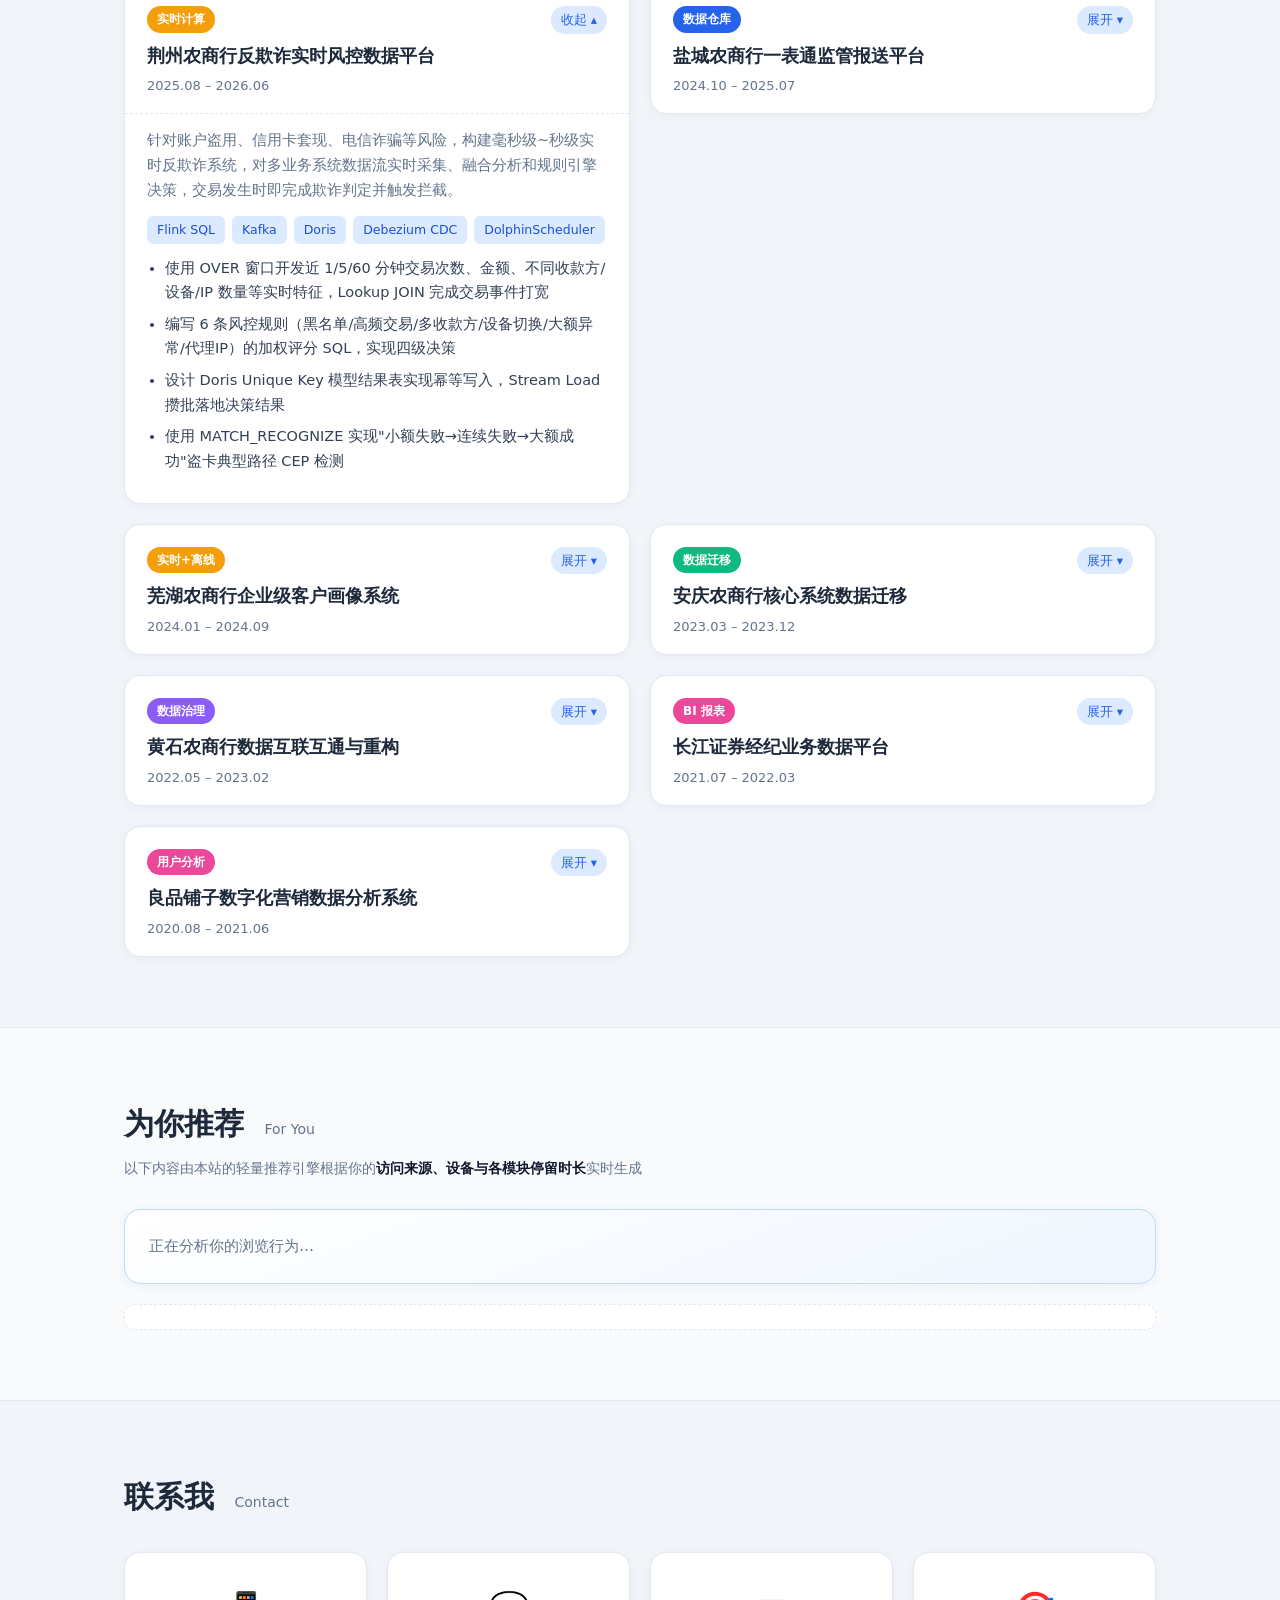
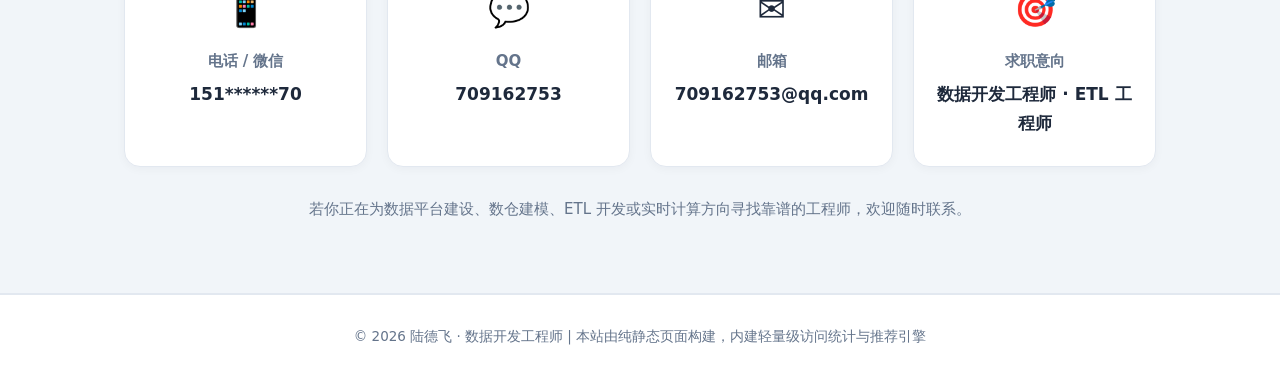
==== commit 2b5bd570: "Update index.html" ====
--- a/index.html
+++ b/index.html
@@ -5,7 +5,7 @@
 <meta name="viewport" content="width=device-width, initial-scale=1.0">
 <title>陆德飞 · 数据开发工程师 | ETL 工程师</title>
 <meta name="description" content="陆德飞的个人主页 — 6年大数据开发经验，专注金融领域数据仓库建设、实时计算与ETL开发">
-<link rel="stylesheet" href="css/style.css">
+<link rel="stylesheet" href="style.css">
 </head>
 <body>
 
--- a/style.css
+++ b/style.css
@@ -0,0 +1,189 @@
+/* ============ 基础 ============ */
+* { margin: 0; padding: 0; box-sizing: border-box; }
+:root {
+  --accent: #2563eb;
+  --accent-light: #dbeafe;
+  --text: #1e293b;
+  --text2: #64748b;
+  --bg: #f8fafc;
+  --card: #ffffff;
+  --border: #e2e8f0;
+}
+html { scroll-behavior: smooth; }
+body {
+  font-family: "PingFang SC", "Microsoft YaHei", system-ui, -apple-system, sans-serif;
+  color: var(--text); background: var(--bg); line-height: 1.7;
+}
+.wrap { max-width: 1080px; margin: 0 auto; padding: 0 24px; }
+b { color: #0f172a; }
+
+/* ============ 导航 ============ */
+.nav {
+  position: sticky; top: 0; z-index: 100;
+  background: rgba(255,255,255,.92); backdrop-filter: blur(10px);
+  border-bottom: 1px solid var(--border);
+}
+.nav-inner { max-width: 1080px; margin: 0 auto; padding: 14px 24px; display: flex; justify-content: space-between; align-items: center; }
+.logo { font-weight: 800; font-size: 20px; color: var(--text); text-decoration: none; }
+.logo span { color: var(--accent); }
+.nav-links { display: flex; gap: 4px; flex-wrap: wrap; }
+.nav-links a { color: var(--text2); text-decoration: none; font-size: 15px; padding: 6px 12px; border-radius: 8px; transition: .2s; }
+.nav-links a:hover { color: var(--accent); background: var(--accent-light); }
+.nav-links a.dash-link { color: var(--accent); font-weight: 600; }
+.nav-links a.dash-link:hover { background: var(--accent); color: #fff; }
+
+/* ============ Hero ============ */
+.hero {
+  background: linear-gradient(135deg, #eff6ff 0%, #f8fafc 55%, #eef2ff 100%);
+  border-bottom: 1px solid var(--border);
+  padding: 90px 24px 70px; text-align: center;
+}
+.hero-inner { max-width: 860px; margin: 0 auto; }
+.avatar {
+  width: 96px; height: 96px; border-radius: 50%; margin: 0 auto 20px;
+  background: linear-gradient(135deg, #2563eb, #7c3aed);
+  color: #fff; font-size: 42px; font-weight: 700;
+  display: flex; align-items: center; justify-content: center;
+  box-shadow: 0 10px 30px rgba(37,99,235,.35);
+}
+.hero h1 { font-size: 42px; letter-spacing: 2px; margin-bottom: 8px; }
+.hero-title { font-size: 20px; color: var(--accent); font-weight: 600; margin-bottom: 16px; }
+.hero-desc { color: var(--text2); max-width: 640px; margin: 0 auto 22px; }
+.hero-tags { display: flex; flex-wrap: wrap; gap: 8px; justify-content: center; margin-bottom: 36px; }
+.hero-tags span {
+  background: #fff; border: 1px solid var(--border); border-radius: 999px;
+  padding: 5px 14px; font-size: 13px; color: var(--text2);
+}
+.hero-stats { display: flex; gap: 16px; justify-content: center; flex-wrap: wrap; margin-bottom: 34px; }
+.hstat {
+  background: #fff; border: 1px solid var(--border); border-radius: 14px;
+  padding: 16px 26px; min-width: 150px; box-shadow: 0 2px 8px rgba(15,23,42,.04);
+}
+.hstat b { font-size: 28px; color: var(--accent); display: block; }
+.hstat b i { font-style: normal; font-size: 14px; margin-left: 2px; color: var(--text2); }
+.hstat span { font-size: 13px; color: var(--text2); }
+.hero-cta { display: flex; gap: 14px; justify-content: center; }
+.btn { padding: 11px 28px; border-radius: 10px; text-decoration: none; font-weight: 600; font-size: 15px; transition: .2s; }
+.btn.primary { background: var(--accent); color: #fff; box-shadow: 0 6px 18px rgba(37,99,235,.3); }
+.btn.primary:hover { background: #1d4ed8; transform: translateY(-2px); }
+.btn.ghost { border: 1.5px solid var(--accent); color: var(--accent); }
+.btn.ghost:hover { background: var(--accent-light); }
+
+/* ============ 区块通用 ============ */
+.section { padding: 70px 0; }
+.section.alt { background: #f1f5f9; border-top: 1px solid var(--border); border-bottom: 1px solid var(--border); }
+.sec-title { font-size: 30px; margin-bottom: 8px; }
+.sec-title em { font-style: normal; font-size: 14px; color: var(--text2); font-weight: 400; margin-left: 10px; }
+.sec-sub { color: var(--text2); font-size: 14px; margin-bottom: 28px; }
+
+/* ============ 关于 ============ */
+.about-grid { display: grid; grid-template-columns: 340px 1fr; gap: 26px; margin-top: 30px; }
+.about-card {
+  background: var(--card); border: 1px solid var(--border); border-radius: 16px;
+  padding: 26px; align-self: start; box-shadow: 0 2px 10px rgba(15,23,42,.04);
+}
+.kv { display: flex; justify-content: space-between; padding: 11px 0; border-bottom: 1px dashed var(--border); font-size: 15px; }
+.kv:last-child { border-bottom: none; }
+.kv span { color: var(--text2); }
+.kv b { font-weight: 600; }
+.about-text p { margin-bottom: 18px; color: #334155; }
+
+/* ============ 技能 ============ */
+.skill-grid { display: grid; grid-template-columns: repeat(auto-fit, minmax(310px, 1fr)); gap: 20px; margin-top: 30px; }
+.skill-card {
+  background: var(--card); border: 1px solid var(--border); border-radius: 16px;
+  padding: 24px; transition: .25s; box-shadow: 0 2px 10px rgba(15,23,42,.04);
+}
+.skill-card:hover { transform: translateY(-4px); box-shadow: 0 12px 28px rgba(37,99,235,.10); border-color: #bfdbfe; }
+.skill-card h3 { font-size: 18px; margin-bottom: 10px; }
+.skill-card p { font-size: 14.5px; color: var(--text2); margin-bottom: 14px; }
+.tags { display: flex; flex-wrap: wrap; gap: 7px; }
+.tags span {
+  background: var(--accent-light); color: #1d4ed8; border-radius: 6px;
+  padding: 3px 10px; font-size: 12.5px; font-weight: 500;
+}
+
+/* ============ 时间线 ============ */
+.timeline { margin-top: 36px; position: relative; padding-left: 28px; }
+.timeline::before { content: ""; position: absolute; left: 7px; top: 8px; bottom: 8px; width: 2px; background: #cbd5e1; }
+.tl-item { position: relative; margin-bottom: 34px; }
+.tl-dot {
+  position: absolute; left: -28px; top: 6px; width: 16px; height: 16px;
+  border-radius: 50%; background: var(--accent); border: 3px solid #dbeafe;
+}
+.tl-body { background: var(--card); border: 1px solid var(--border); border-radius: 14px; padding: 22px 26px; box-shadow: 0 2px 10px rgba(15,23,42,.04); }
+.tl-head { display: flex; justify-content: space-between; align-items: baseline; flex-wrap: wrap; gap: 6px; }
+.tl-head h3 { font-size: 19px; }
+.tl-date { color: var(--accent); font-size: 14px; font-weight: 600; }
+.tl-role { color: var(--text2); font-weight: 600; font-size: 14.5px; margin: 4px 0 8px; }
+.tl-body p:last-child { color: var(--text2); font-size: 15px; }
+
+/* ============ 项目 ============ */
+.proj-grid { display: grid; grid-template-columns: repeat(auto-fit, minmax(460px, 1fr)); gap: 20px; margin-top: 30px; }
+.proj-card {
+  background: var(--card); border: 1px solid var(--border); border-radius: 16px;
+  box-shadow: 0 2px 10px rgba(15,23,42,.04); overflow: hidden; align-self: start;
+}
+.proj-card summary {
+  list-style: none; cursor: pointer; padding: 20px 22px 16px;
+  display: block; position: relative;
+}
+.proj-card summary::-webkit-details-marker { display: none; }
+.proj-card summary::after {
+  content: "展开 ▾"; position: absolute; right: 22px; top: 22px;
+  font-size: 12.5px; color: var(--accent); background: var(--accent-light); padding: 3px 10px; border-radius: 999px;
+}
+.proj-card[open] summary::after { content: "收起 ▴"; }
+.proj-card summary h3 { font-size: 18px; margin: 8px 0 4px; padding-right: 64px; }
+.proj-date { font-size: 13px; color: var(--text2); }
+.proj-tag {
+  display: inline-block; font-size: 12px; font-weight: 700; padding: 3px 10px;
+  border-radius: 999px; color: #fff;
+}
+.proj-tag.realtime { background: #f59e0b; }
+.proj-tag.dw { background: #2563eb; }
+.proj-tag.migration { background: #10b981; }
+.proj-tag.gov { background: #8b5cf6; }
+.proj-tag.bi { background: #ec4899; }
+.proj-body { padding: 0 22px 22px; border-top: 1px dashed var(--border); }
+.proj-desc { font-size: 14.5px; color: var(--text2); margin: 14px 0; }
+.proj-body ul { margin: 12px 0 4px 18px; }
+.proj-body li { font-size: 14.5px; color: #334155; margin-bottom: 7px; }
+
+/* ============ 推荐 ============ */
+.rec-grid { display: grid; grid-template-columns: repeat(auto-fit, minmax(280px, 1fr)); gap: 20px; margin-top: 26px; }
+.rec-card {
+  background: linear-gradient(160deg, #fff 0%, #eff6ff 100%);
+  border: 1px solid #bfdbfe; border-radius: 16px; padding: 24px;
+  box-shadow: 0 2px 10px rgba(37,99,235,.06); transition: .25s;
+}
+.rec-card:hover { transform: translateY(-4px); box-shadow: 0 12px 26px rgba(37,99,235,.14); }
+.rec-card .rec-emoji { font-size: 30px; margin-bottom: 10px; }
+.rec-card h4 { font-size: 16.5px; margin-bottom: 8px; }
+.rec-card p { font-size: 14px; color: var(--text2); }
+.rec-card a { display: inline-block; margin-top: 12px; color: var(--accent); font-weight: 600; text-decoration: none; font-size: 14px; }
+.rec-card a:hover { text-decoration: underline; }
+.rec-loading { color: var(--text2); font-size: 15px; }
+.rec-note { margin-top: 20px; font-size: 13px; color: var(--text2); background: #fff; border: 1px dashed var(--border); border-radius: 10px; padding: 12px 18px; }
+
+/* ============ 联系 ============ */
+.contact-grid { display: grid; grid-template-columns: repeat(auto-fit, minmax(220px, 1fr)); gap: 20px; margin-top: 30px; }
+.contact-card {
+  background: var(--card); border: 1px solid var(--border); border-radius: 16px;
+  padding: 28px 20px; text-align: center; box-shadow: 0 2px 10px rgba(15,23,42,.04);
+}
+.c-icon { font-size: 34px; margin-bottom: 10px; }
+.contact-card h3 { font-size: 15px; color: var(--text2); font-weight: 600; margin-bottom: 6px; }
+.contact-card p { font-size: 17px; font-weight: 700; word-break: break-all; }
+.contact-tip { text-align: center; color: var(--text2); margin-top: 30px; font-size: 15px; }
+
+/* ============ 页脚 ============ */
+.footer { text-align: center; padding: 30px 20px; color: var(--text2); font-size: 13.5px; border-top: 1px solid var(--border); background: #fff; }
+
+/* ============ 响应式 ============ */
+@media (max-width: 860px) {
+  .about-grid { grid-template-columns: 1fr; }
+  .proj-grid { grid-template-columns: 1fr; }
+  .hero h1 { font-size: 32px; }
+  .nav-inner { flex-direction: column; gap: 10px; }
+}
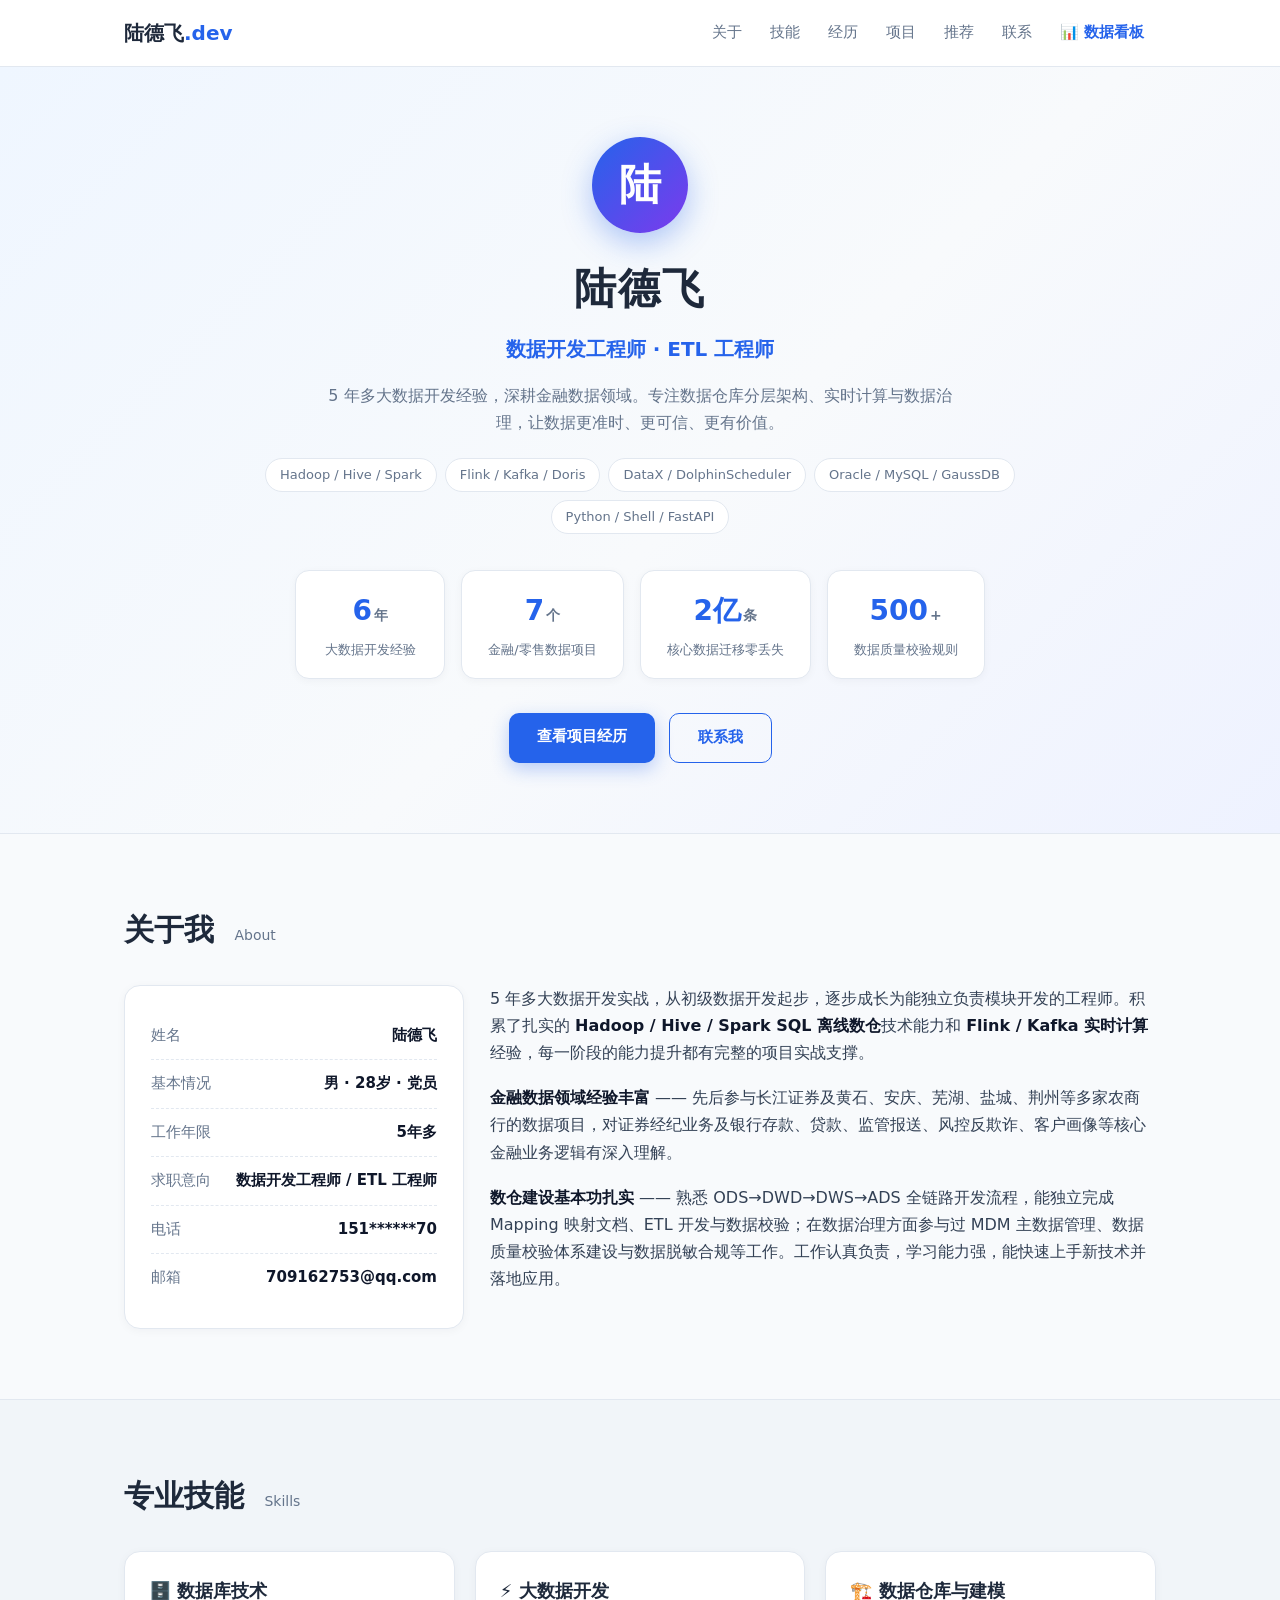
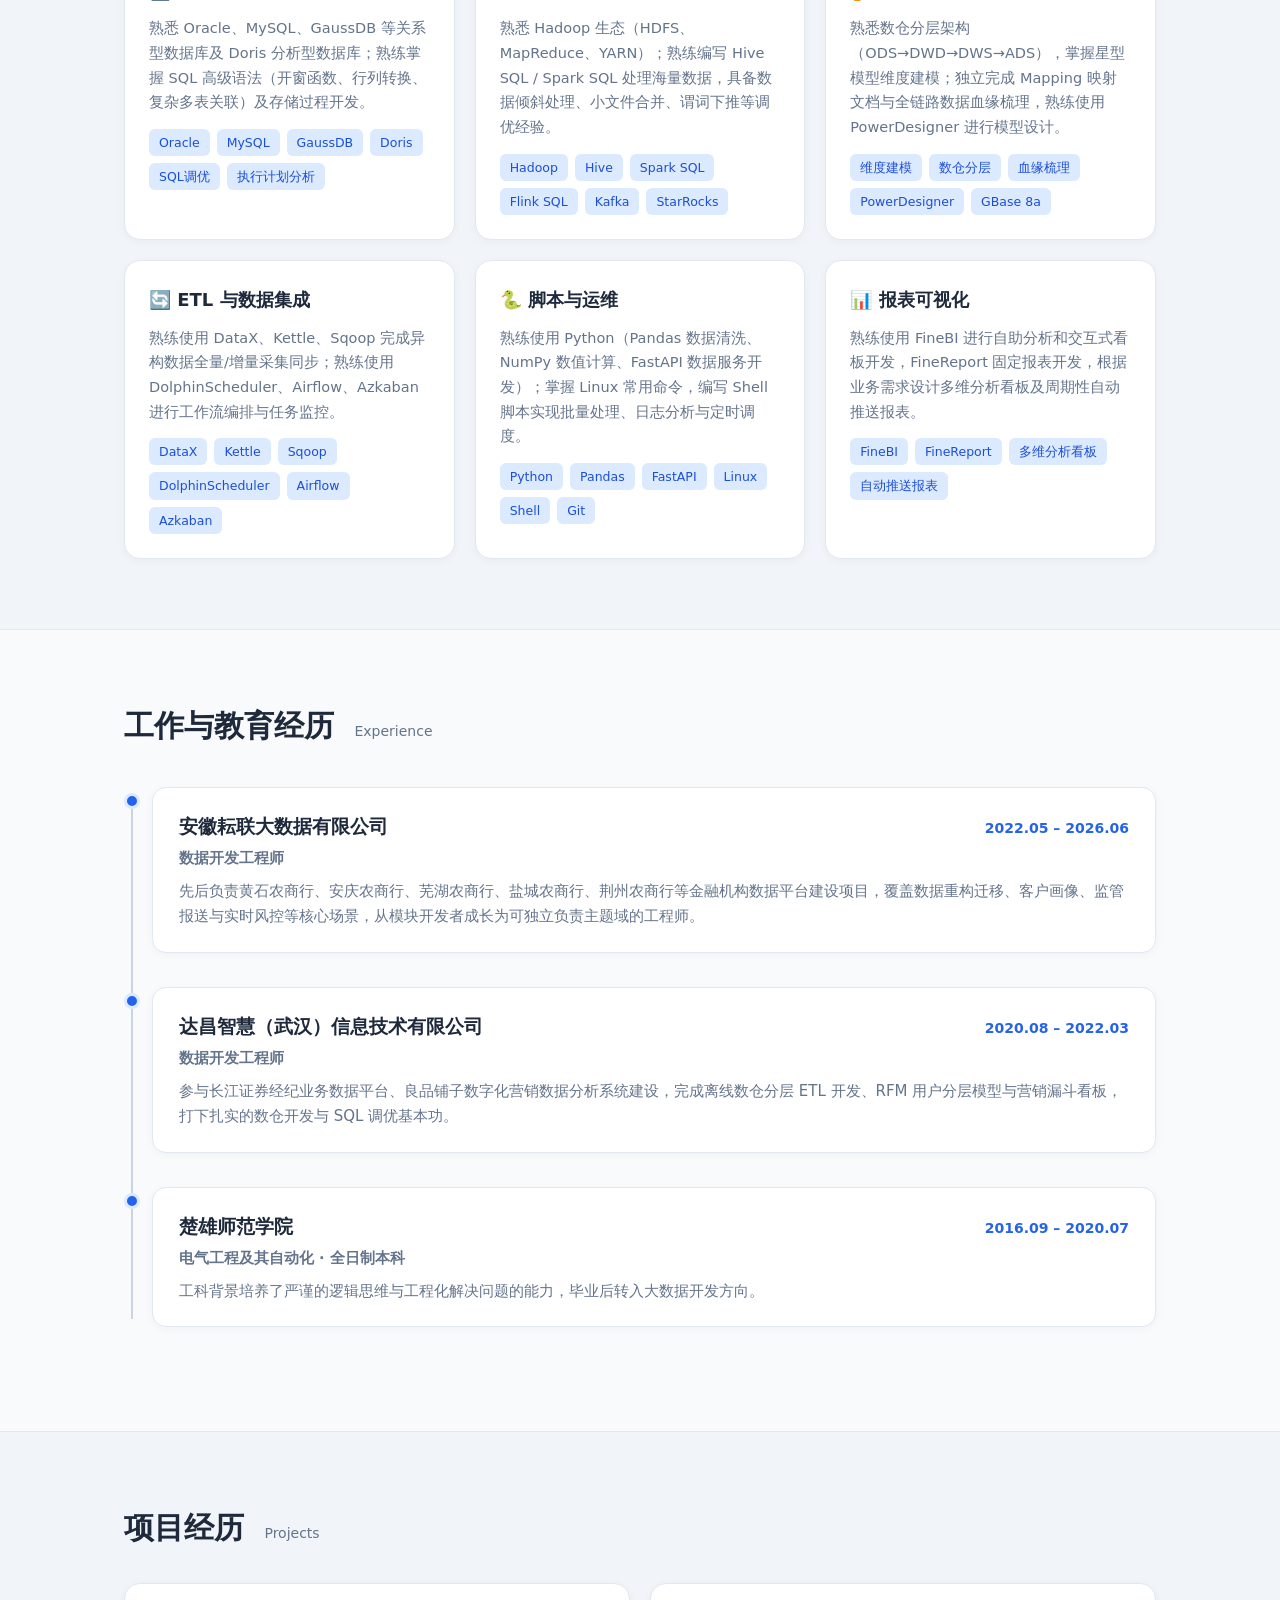
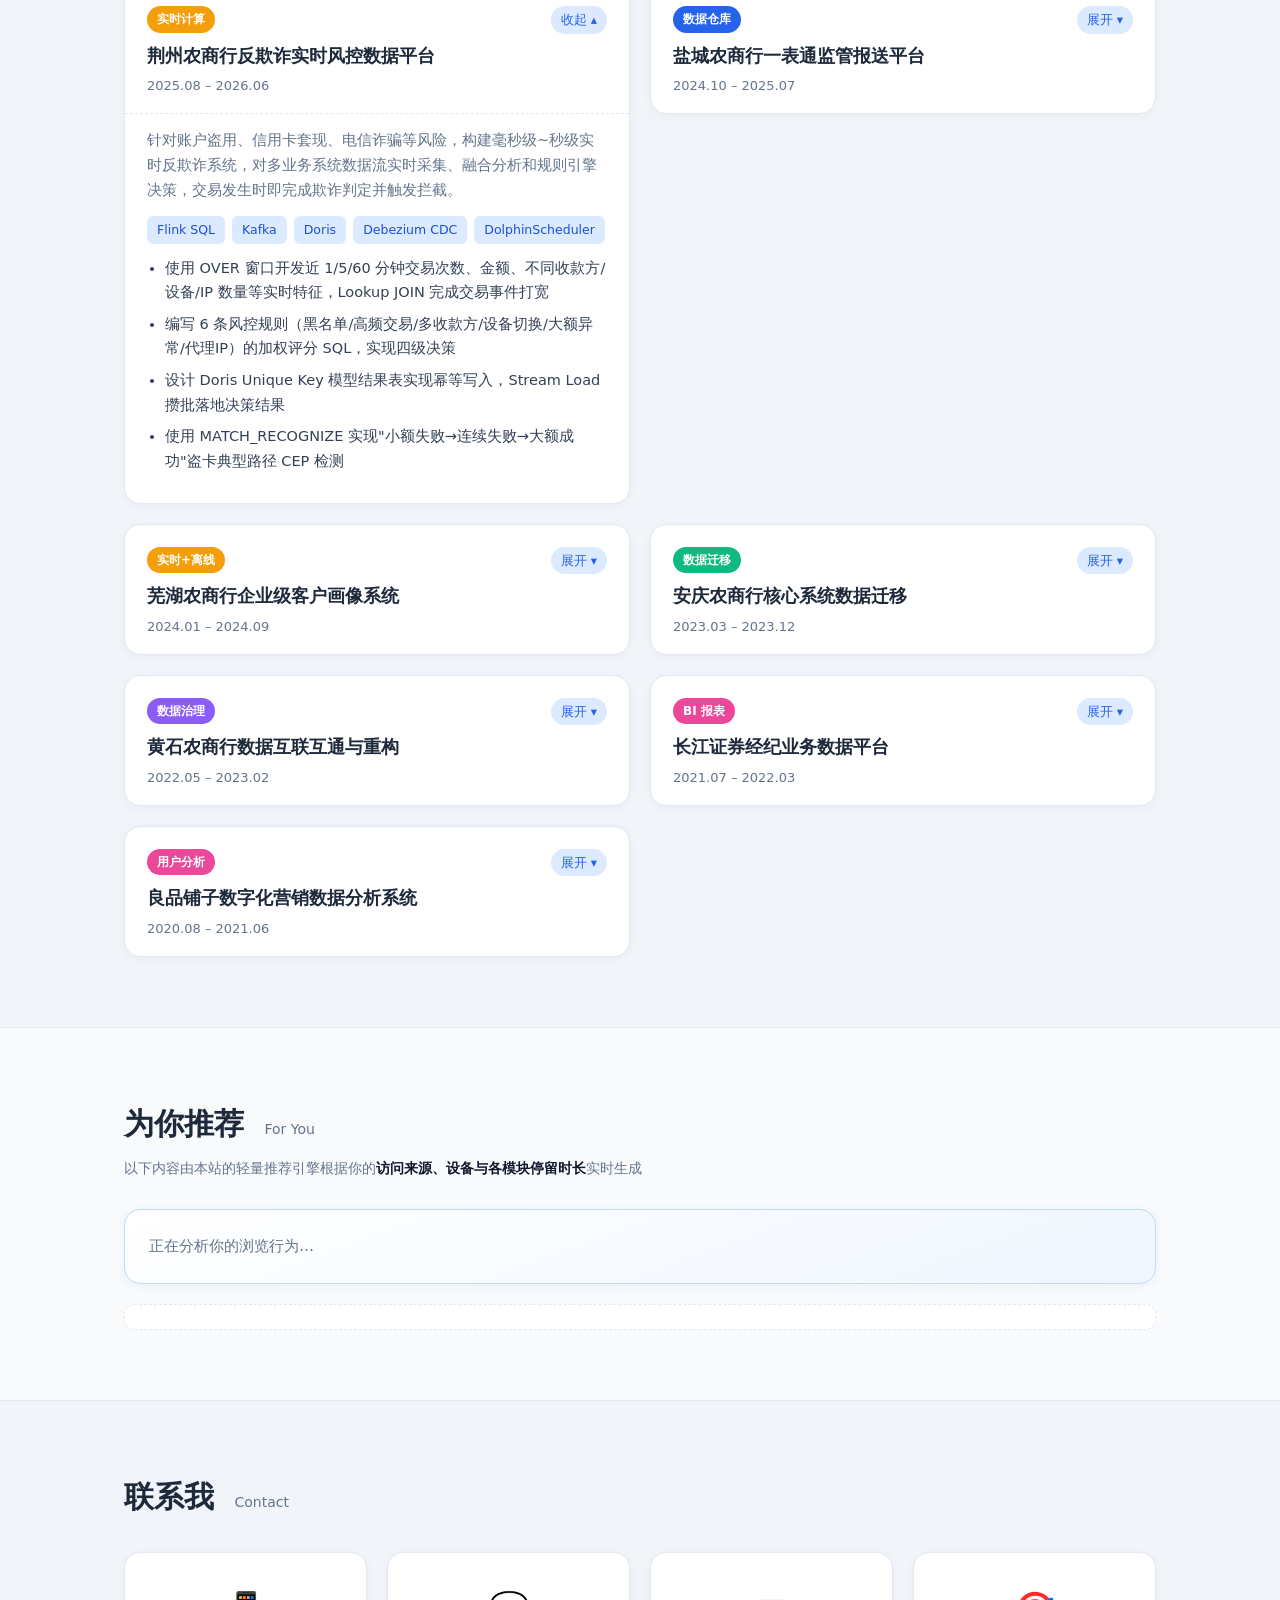
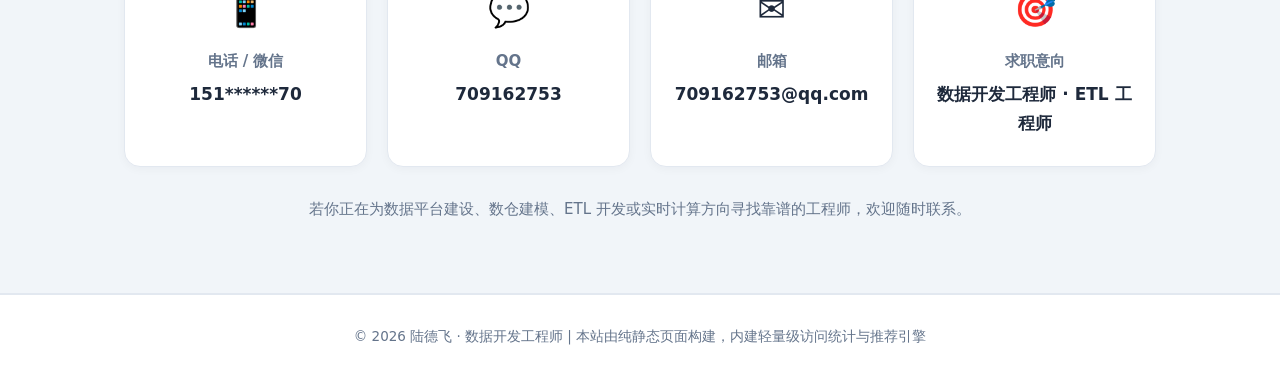
==== commit 44f55013: "Update index.html" ====
--- a/index.html
+++ b/index.html
@@ -30,7 +30,7 @@
     <div class="avatar">陆</div>
     <h1>陆德飞</h1>
     <p class="hero-title">数据开发工程师 · ETL 工程师</p>
-    <p class="hero-desc">6 年大数据开发经验，深耕金融数据领域。专注数据仓库分层架构、实时计算与数据治理，让数据更准时、更可信、更有价值。</p>
+    <p class="hero-desc">5 年多大数据开发经验，深耕金融数据领域。专注数据仓库分层架构、实时计算与数据治理，让数据更准时、更可信、更有价值。</p>
     <div class="hero-tags">
       <span>Hadoop / Hive / Spark</span>
       <span>Flink / Kafka / Doris</span>
@@ -59,7 +59,7 @@
       <div class="about-card">
         <div class="kv"><span>姓名</span><b>陆德飞</b></div>
         <div class="kv"><span>基本情况</span><b>男 · 28岁 · 党员</b></div>
-        <div class="kv"><span>工作年限</span><b>6 年</b></div>
+        <div class="kv"><span>工作年限</span><b>5年多</b></div>
         <div class="kv"><span>求职意向</span><b>数据开发工程师 / ETL 工程师</b></div>
         <div class="kv"><span>电话</span><b>151******70</b></div>
         <div class="kv"><span>邮箱</span><b>709162753@qq.com</b></div>
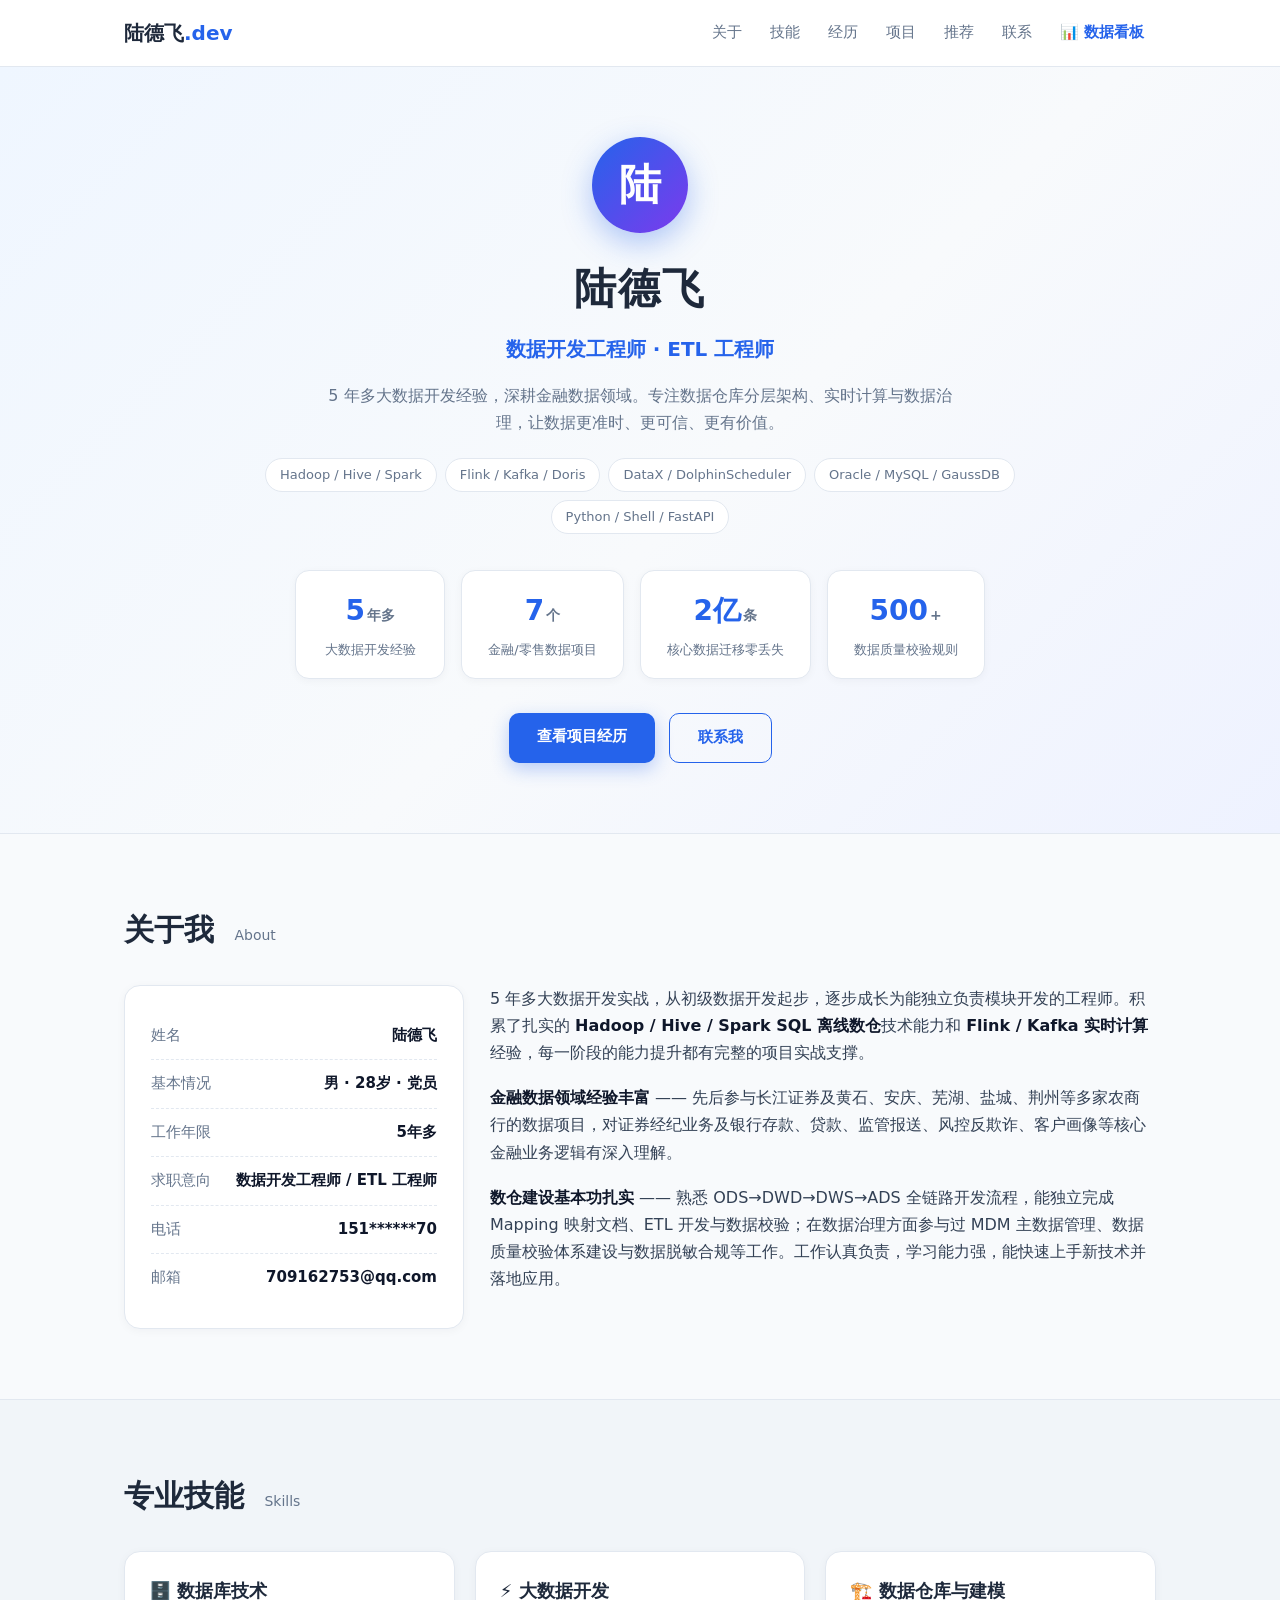
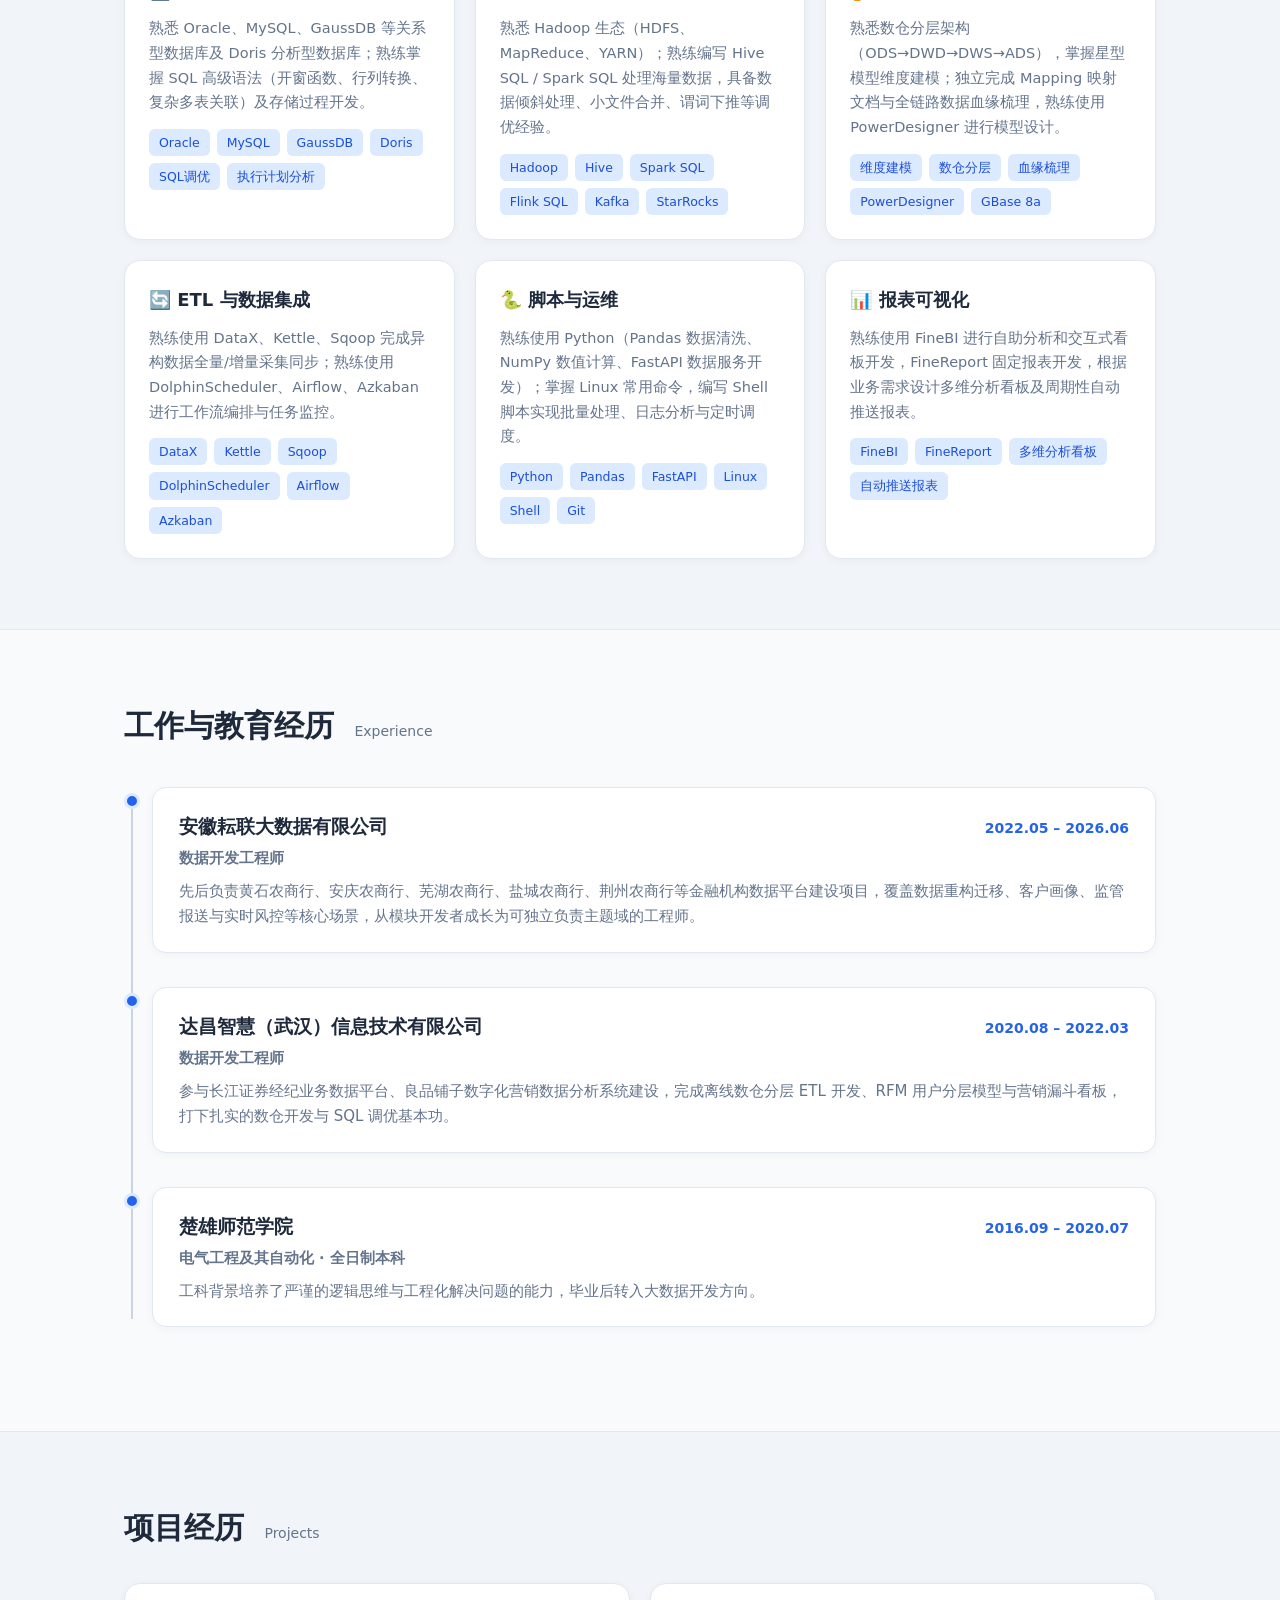
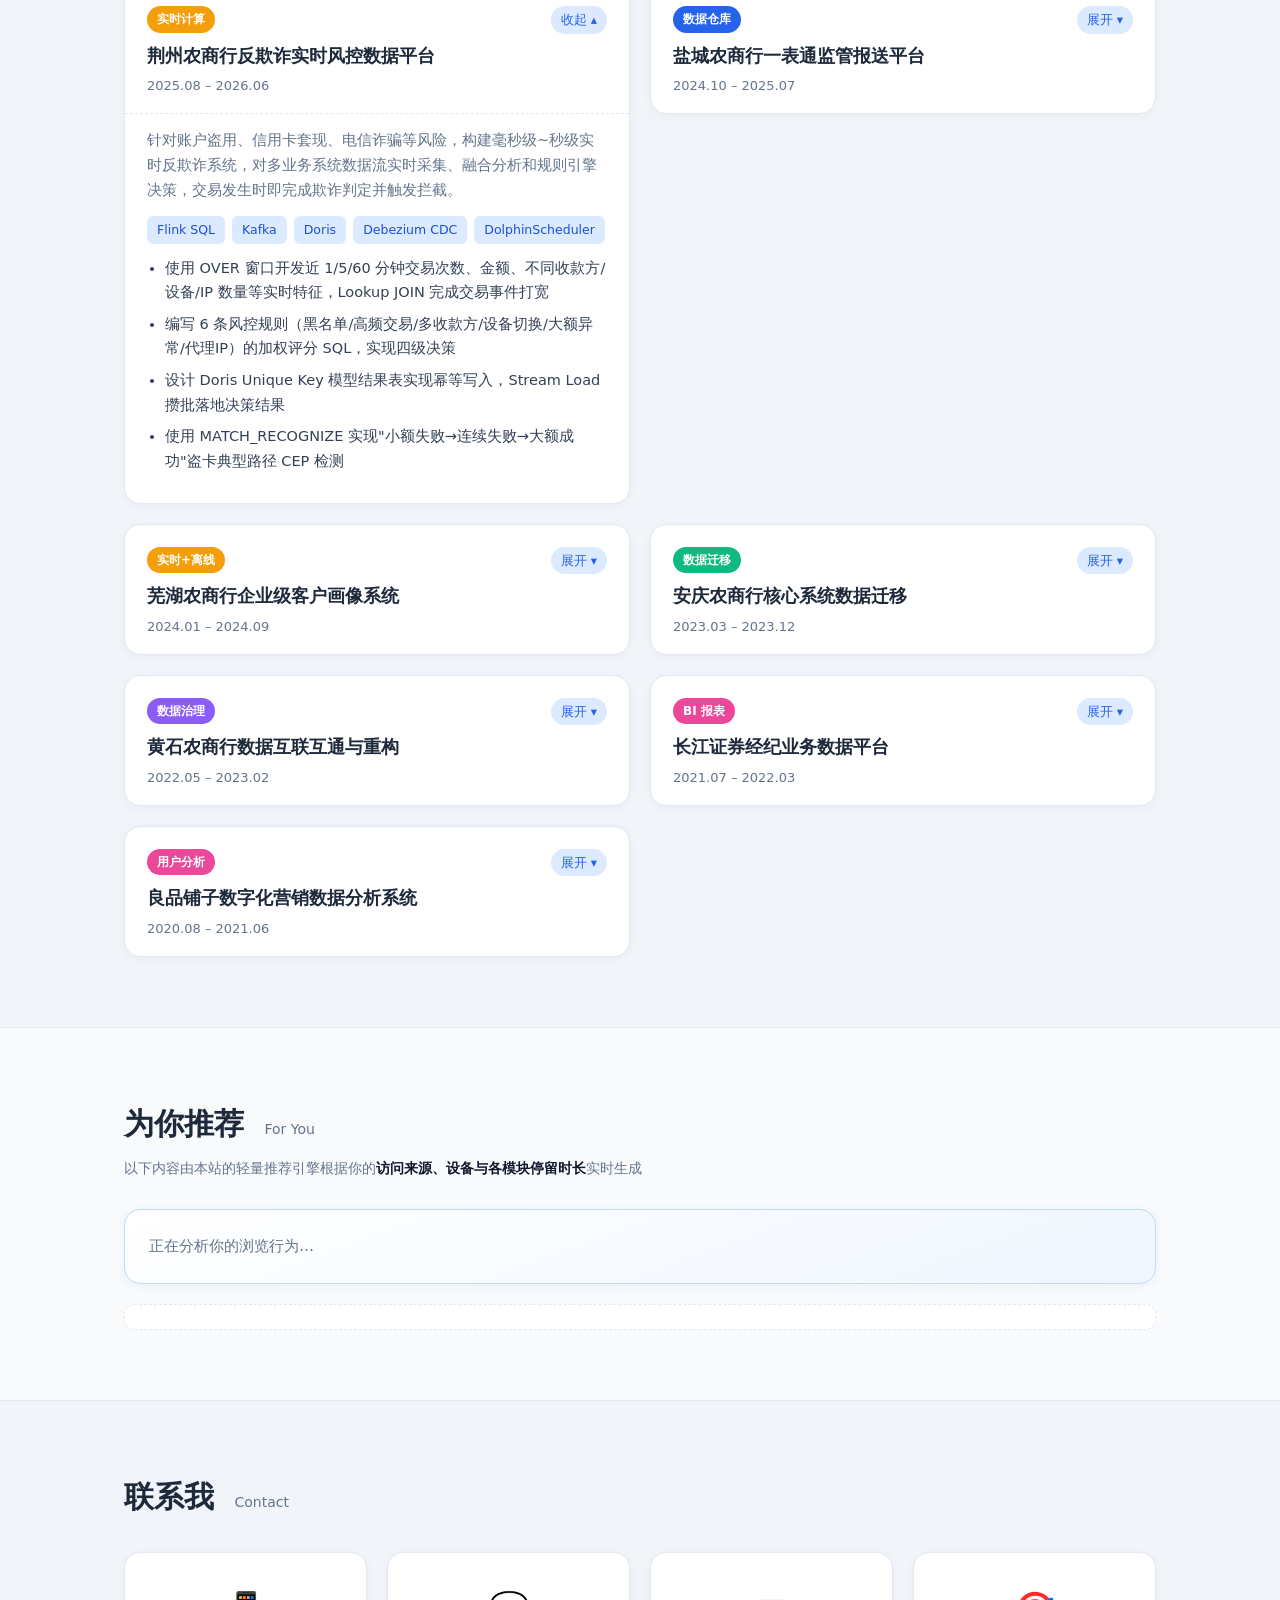
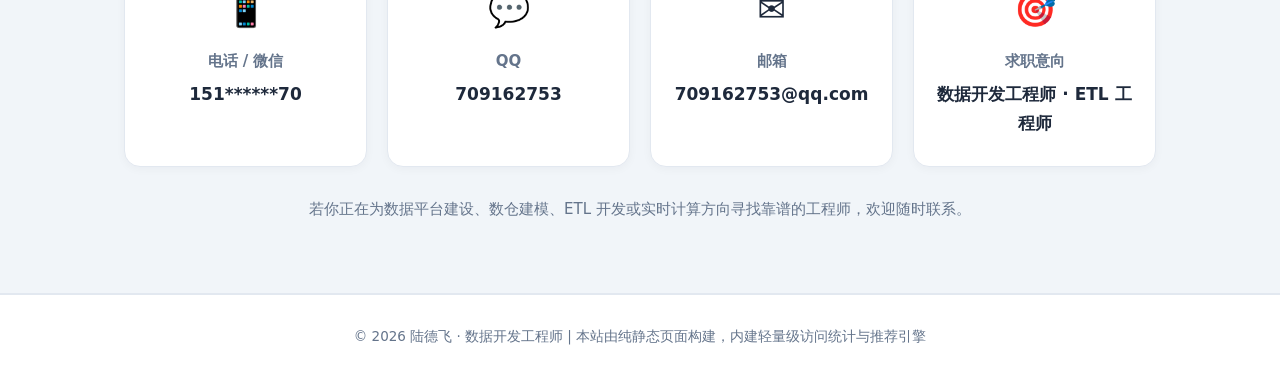
==== commit 8c7b8e8f: "Update index.html" ====
--- a/index.html
+++ b/index.html
@@ -4,7 +4,7 @@
 <meta charset="UTF-8">
 <meta name="viewport" content="width=device-width, initial-scale=1.0">
 <title>陆德飞 · 数据开发工程师 | ETL 工程师</title>
-<meta name="description" content="陆德飞的个人主页 — 6年大数据开发经验，专注金融领域数据仓库建设、实时计算与ETL开发">
+<meta name="description" content="陆德飞的个人主页 — 5年多大数据开发经验，专注金融领域数据仓库建设、实时计算与ETL开发">
 <link rel="stylesheet" href="style.css">
 </head>
 <body>
@@ -39,7 +39,7 @@
       <span>Python / Shell / FastAPI</span>
     </div>
     <div class="hero-stats">
-      <div class="hstat"><b>6<i>年</i></b><span>大数据开发经验</span></div>
+      <div class="hstat"><b>5<i>年多</i></b><span>大数据开发经验</span></div>
       <div class="hstat"><b>7<i>个</i></b><span>金融/零售数据项目</span></div>
       <div class="hstat"><b>2亿<i>条</i></b><span>核心数据迁移零丢失</span></div>
       <div class="hstat"><b>500<i>+</i></b><span>数据质量校验规则</span></div>
